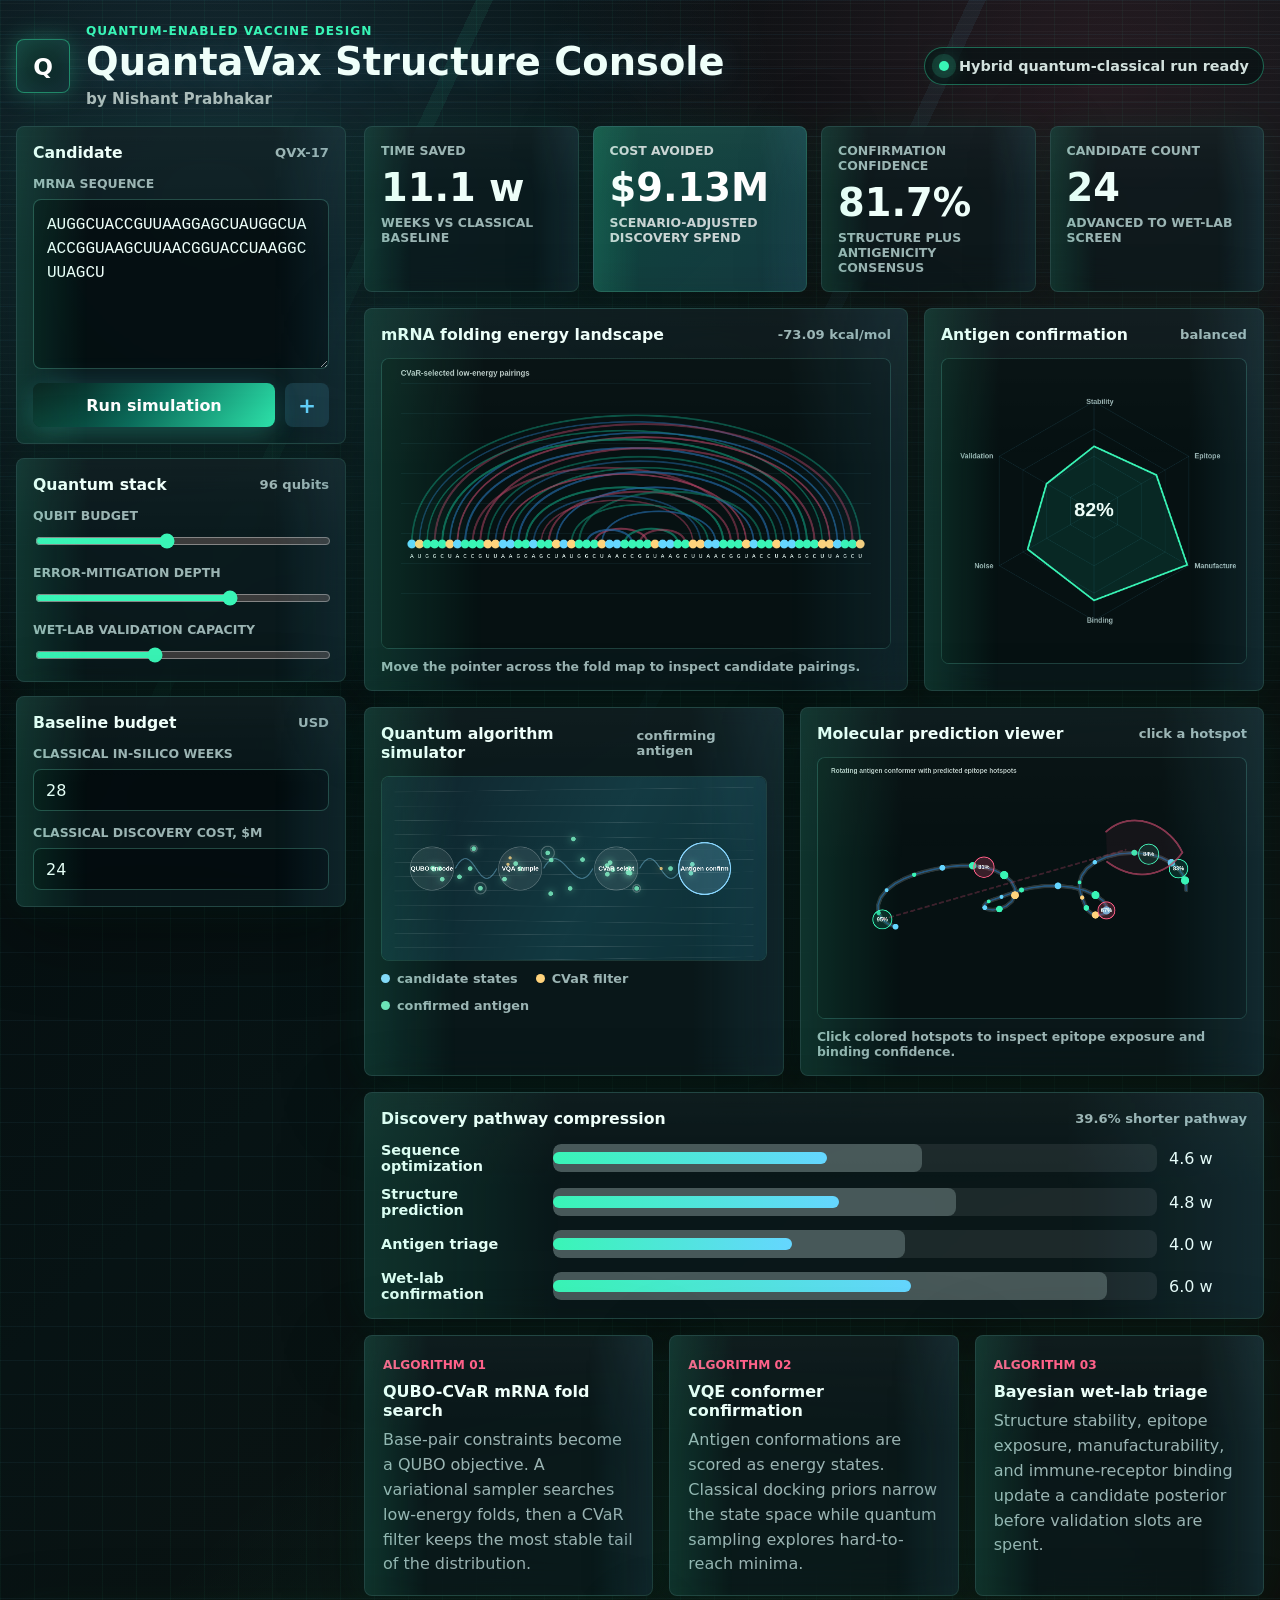
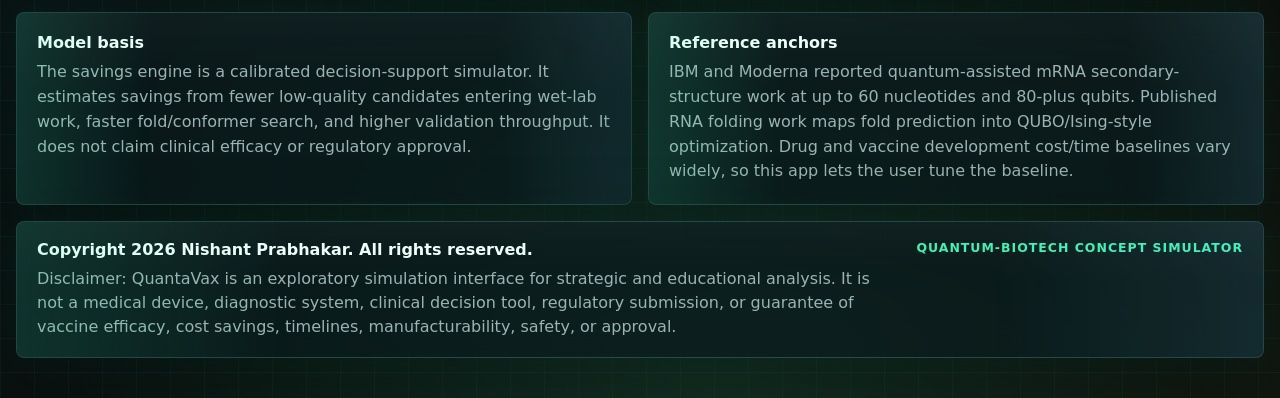
==== index.html @ b047ab58 "Publish QuantaVax app" ====
<!doctype html>
<html lang="en">
  <head>
    <meta charset="utf-8" />
    <meta name="viewport" content="width=device-width, initial-scale=1" />
    <title>QuantaVax | Quantum Vaccine Simulation</title>
    <link rel="stylesheet" href="./styles.css" />
  </head>
  <body>
    <main class="app-shell">
      <header class="topbar">
        <div class="brand">
          <div class="brand-mark" aria-hidden="true">Q</div>
          <div>
            <p class="eyebrow">Quantum-enabled vaccine design</p>
            <h1>QuantaVax Structure Console</h1>
            <p class="byline">by Nishant Prabhakar</p>
          </div>
        </div>
        <div class="status-strip" aria-label="simulation status">
          <span class="pulse-dot"></span>
          Hybrid quantum-classical run ready
        </div>
      </header>

      <section class="workspace-grid">
        <aside class="control-rail" aria-label="simulation controls">
          <div class="panel compact">
            <div class="panel-head">
              <h2>Candidate</h2>
              <span id="candidateTag">QVX-17</span>
            </div>
            <label class="field">
              <span>mRNA sequence</span>
              <textarea id="sequenceInput" spellcheck="false">AUGGCUACCGUUAAGGAGCUAUGGCUAACCGGUAAGCUUAACGGUACCUAAGGCUUAGCU</textarea>
            </label>
            <div class="button-row">
              <button id="runButton" class="primary-button" type="button">Run simulation</button>
              <button id="mutateButton" class="icon-button" type="button" aria-label="Generate variant" title="Generate variant">+</button>
            </div>
          </div>

          <div class="panel compact">
            <div class="panel-head">
              <h2>Quantum stack</h2>
              <span id="qubitReadout">96 qubits</span>
            </div>
            <label class="slider">
              <span>Qubit budget</span>
              <input id="qubits" type="range" min="48" max="156" value="96" step="12" />
            </label>
            <label class="slider">
              <span>Error-mitigation depth</span>
              <input id="mitigation" type="range" min="1" max="10" value="7" step="1" />
            </label>
            <label class="slider">
              <span>Wet-lab validation capacity</span>
              <input id="labCapacity" type="range" min="4" max="24" value="12" step="2" />
            </label>
          </div>

          <div class="panel compact">
            <div class="panel-head">
              <h2>Baseline budget</h2>
              <span>USD</span>
            </div>
            <label class="field small-field">
              <span>Classical in-silico weeks</span>
              <input id="baseWeeks" type="number" min="4" max="104" value="28" />
            </label>
            <label class="field small-field">
              <span>Classical discovery cost, $M</span>
              <input id="baseCost" type="number" min="1" max="250" value="24" step="0.5" />
            </label>
          </div>
        </aside>

        <section class="main-stage" aria-label="simulation outputs">
          <div class="metric-band">
            <article class="metric-card">
              <span>Time saved</span>
              <strong id="timeSaved">--</strong>
              <small id="timeContext">weeks vs classical baseline</small>
            </article>
            <article class="metric-card accent">
              <span>Cost avoided</span>
              <strong id="costSaved">--</strong>
              <small id="costContext">scenario-adjusted discovery spend</small>
            </article>
            <article class="metric-card">
              <span>Confirmation confidence</span>
              <strong id="confidence">--</strong>
              <small>structure plus antigenicity consensus</small>
            </article>
            <article class="metric-card">
              <span>Candidate count</span>
              <strong id="candidateCount">--</strong>
              <small>advanced to wet-lab screen</small>
            </article>
          </div>

          <div class="visual-grid">
            <article class="visual-panel folding-panel">
              <div class="panel-head">
                <h2>mRNA folding energy landscape</h2>
                <span id="energyReadout">0.00 kcal/mol</span>
              </div>
              <canvas id="foldCanvas" width="920" height="520" aria-label="RNA folding visualization"></canvas>
              <div class="canvas-hint" id="foldHint">Move the pointer across the fold map to inspect candidate pairings.</div>
            </article>

            <article class="visual-panel">
              <div class="panel-head">
                <h2>Antigen confirmation</h2>
                <span id="riskLabel">balanced</span>
              </div>
              <canvas id="radarCanvas" width="520" height="520" aria-label="antigen confirmation radar"></canvas>
            </article>
          </div>

          <div class="simulation-grid">
            <article class="visual-panel quantum-panel">
              <div class="panel-head">
                <h2>Quantum algorithm simulator</h2>
                <span id="quantumStage">sampling states</span>
              </div>
              <canvas id="quantumCanvas" width="920" height="440" aria-label="animated quantum algorithm flow"></canvas>
              <div class="algorithm-legend">
                <span><b class="dot sample"></b>candidate states</span>
                <span><b class="dot filter"></b>CVaR filter</span>
                <span><b class="dot confirm"></b>confirmed antigen</span>
              </div>
            </article>

            <article class="visual-panel molecule-panel">
              <div class="panel-head">
                <h2>Molecular prediction viewer</h2>
                <span id="hotspotReadout">click a hotspot</span>
              </div>
              <canvas id="moleculeCanvas" width="920" height="560" aria-label="interactive molecular prediction viewer"></canvas>
              <div class="canvas-hint">Click colored hotspots to inspect epitope exposure and binding confidence.</div>
            </article>
          </div>

          <section class="timeline-panel">
            <div class="panel-head">
              <h2>Discovery pathway compression</h2>
              <span id="compressionReadout">--</span>
            </div>
            <div class="timeline" id="timeline"></div>
          </section>

          <section class="algorithm-grid">
            <article class="algorithm-card">
              <span>Algorithm 01</span>
              <h3>QUBO-CVaR mRNA fold search</h3>
              <p>Base-pair constraints become a QUBO objective. A variational sampler searches low-energy folds, then a CVaR filter keeps the most stable tail of the distribution.</p>
            </article>
            <article class="algorithm-card">
              <span>Algorithm 02</span>
              <h3>VQE conformer confirmation</h3>
              <p>Antigen conformations are scored as energy states. Classical docking priors narrow the state space while quantum sampling explores hard-to-reach minima.</p>
            </article>
            <article class="algorithm-card">
              <span>Algorithm 03</span>
              <h3>Bayesian wet-lab triage</h3>
              <p>Structure stability, epitope exposure, manufacturability, and immune-receptor binding update a candidate posterior before validation slots are spent.</p>
            </article>
          </section>
        </section>
      </section>

      <section class="evidence-band">
        <article>
          <h2>Model basis</h2>
          <p>The savings engine is a calibrated decision-support simulator. It estimates savings from fewer low-quality candidates entering wet-lab work, faster fold/conformer search, and higher validation throughput. It does not claim clinical efficacy or regulatory approval.</p>
        </article>
        <article>
          <h2>Reference anchors</h2>
          <p>IBM and Moderna reported quantum-assisted mRNA secondary-structure work at up to 60 nucleotides and 80-plus qubits. Published RNA folding work maps fold prediction into QUBO/Ising-style optimization. Drug and vaccine development cost/time baselines vary widely, so this app lets the user tune the baseline.</p>
        </article>
      </section>

      <footer class="site-footer">
        <div>
          <strong>Copyright 2026 Nishant Prabhakar. All rights reserved.</strong>
          <p>Disclaimer: QuantaVax is an exploratory simulation interface for strategic and educational analysis. It is not a medical device, diagnostic system, clinical decision tool, regulatory submission, or guarantee of vaccine efficacy, cost savings, timelines, manufacturability, safety, or approval.</p>
        </div>
        <span>Quantum-biotech concept simulator</span>
      </footer>
    </main>

    <script src="./app.js"></script>
  </body>
</html>
---- styles.css ----
:root {
  color-scheme: dark;
  --ink: #effffa;
  --muted: #9bb4b3;
  --line: rgba(126, 242, 216, 0.22);
  --panel: rgba(10, 26, 28, 0.72);
  --green: #39f5b6;
  --blue: #65d6ff;
  --rose: #ff5e87;
  --amber: #ffd37c;
  --blue-soft: rgba(101, 214, 255, 0.14);
  --shadow: 0 24px 80px rgba(0, 0, 0, 0.42), 0 0 42px rgba(57, 245, 182, 0.08);
}

* {
  box-sizing: border-box;
}

html {
  min-height: 100%;
  background:
    linear-gradient(rgba(101, 214, 255, 0.05) 1px, transparent 1px),
    linear-gradient(90deg, rgba(57, 245, 182, 0.045) 1px, transparent 1px),
    radial-gradient(circle at 16% 10%, rgba(101, 214, 255, 0.18), transparent 28%),
    radial-gradient(circle at 86% 4%, rgba(255, 94, 135, 0.12), transparent 25%),
    radial-gradient(circle at 55% 100%, rgba(57, 245, 182, 0.14), transparent 32%),
    linear-gradient(135deg, #04090b 0%, #071314 42%, #11120d 100%);
  background-size: 34px 34px, 34px 34px, auto, auto, auto, auto;
}

body {
  min-height: 100%;
  margin: 0;
  color: var(--ink);
  font-family: Inter, ui-sans-serif, system-ui, -apple-system, BlinkMacSystemFont, "Segoe UI", sans-serif;
}

body::before {
  content: "";
  position: fixed;
  inset: 0;
  z-index: -1;
  pointer-events: none;
  background:
    linear-gradient(115deg, transparent 0 28%, rgba(57, 245, 182, 0.08) 28% 29%, transparent 29% 57%, rgba(101, 214, 255, 0.07) 57% 58%, transparent 58%),
    repeating-linear-gradient(0deg, rgba(255, 255, 255, 0.035) 0 1px, transparent 1px 7px);
  mask-image: linear-gradient(180deg, rgba(0, 0, 0, 0.92), rgba(0, 0, 0, 0.25));
}

button,
input,
textarea {
  font: inherit;
}

.app-shell {
  width: min(1680px, calc(100% - 32px));
  margin: 0 auto;
  padding: 24px 0 40px;
}

.topbar {
  display: flex;
  align-items: center;
  justify-content: space-between;
  gap: 24px;
  min-height: 78px;
}

.brand {
  display: flex;
  align-items: center;
  gap: 16px;
}

.brand-mark {
  display: grid;
  place-items: center;
  width: 54px;
  height: 54px;
  border: 1px solid rgba(57, 245, 182, 0.45);
  border-radius: 8px;
  background: linear-gradient(135deg, rgba(57, 245, 182, 0.18), rgba(101, 214, 255, 0.08)), #071314;
  color: #ffffff;
  font-size: 1.45rem;
  font-weight: 800;
  box-shadow: 0 0 24px rgba(57, 245, 182, 0.28), inset 0 0 24px rgba(101, 214, 255, 0.12);
}

.eyebrow {
  margin: 0 0 4px;
  color: var(--green);
  font-size: 0.76rem;
  font-weight: 800;
  letter-spacing: 0.08em;
  text-transform: uppercase;
}

h1,
h2,
h3,
p {
  margin-top: 0;
}

h1 {
  margin-bottom: 0;
  font-size: clamp(1.45rem, 3vw, 2.4rem);
  line-height: 1.05;
  text-shadow: 0 0 30px rgba(101, 214, 255, 0.2);
}

.byline {
  margin: 8px 0 0;
  color: rgba(239, 255, 250, 0.72);
  font-size: 0.95rem;
  font-weight: 750;
}

.status-strip {
  display: inline-flex;
  align-items: center;
  gap: 10px;
  min-height: 38px;
  padding: 0 14px;
  border: 1px solid rgba(57, 245, 182, 0.38);
  border-radius: 999px;
  background: rgba(7, 19, 20, 0.72);
  color: rgba(239, 255, 250, 0.88);
  font-size: 0.9rem;
  font-weight: 700;
}

.pulse-dot {
  width: 10px;
  height: 10px;
  border-radius: 999px;
  background: var(--green);
  box-shadow: 0 0 0 7px rgba(57, 245, 182, 0.14), 0 0 22px rgba(57, 245, 182, 0.8);
}

.workspace-grid {
  display: grid;
  grid-template-columns: 330px minmax(0, 1fr);
  gap: 18px;
  align-items: start;
  margin-top: 18px;
}

.control-rail {
  display: grid;
  gap: 14px;
  position: sticky;
  top: 16px;
}

.panel,
.visual-panel,
.timeline-panel,
.algorithm-card,
.metric-card,
.evidence-band article,
.site-footer {
  position: relative;
  overflow: hidden;
  border: 1px solid var(--line);
  border-radius: 8px;
  background: var(--panel);
  box-shadow: var(--shadow);
  backdrop-filter: blur(18px);
}

.panel::before,
.visual-panel::before,
.timeline-panel::before,
.algorithm-card::before,
.metric-card::before,
.evidence-band article::before,
.site-footer::before {
  content: "";
  position: absolute;
  inset: 0;
  pointer-events: none;
  background:
    linear-gradient(90deg, rgba(57, 245, 182, 0.24), transparent 22%, transparent 78%, rgba(101, 214, 255, 0.18)),
    linear-gradient(180deg, rgba(255, 255, 255, 0.055), transparent 42%);
  opacity: 0.55;
}

.panel.compact {
  padding: 16px;
}

.panel-head {
  display: flex;
  align-items: center;
  justify-content: space-between;
  gap: 12px;
  margin-bottom: 14px;
}

.panel-head h2 {
  margin: 0;
  font-size: 0.98rem;
}

.panel-head span {
  color: var(--muted);
  font-size: 0.82rem;
  font-weight: 800;
}

.field,
.slider {
  display: grid;
  gap: 8px;
  margin-top: 14px;
}

.field span,
.slider span {
  color: var(--muted);
  font-size: 0.78rem;
  font-weight: 800;
  text-transform: uppercase;
}

textarea,
input[type="number"] {
  width: 100%;
  border: 1px solid rgba(126, 242, 216, 0.26);
  border-radius: 8px;
  background: rgba(2, 9, 10, 0.62);
  color: var(--ink);
  outline: none;
}

textarea {
  min-height: 170px;
  padding: 13px;
  resize: vertical;
  font-family: "Cascadia Mono", Consolas, monospace;
  line-height: 1.5;
}

input[type="number"] {
  height: 42px;
  padding: 0 12px;
}

input[type="range"] {
  width: 100%;
  accent-color: var(--green);
}

.button-row {
  display: grid;
  grid-template-columns: 1fr 44px;
  gap: 10px;
  margin-top: 14px;
}

.primary-button,
.icon-button {
  border: 0;
  border-radius: 8px;
  cursor: pointer;
  font-weight: 850;
}

.primary-button {
  min-height: 44px;
  background: linear-gradient(135deg, #061112, #0c6f5d 48%, #2ee8ae);
  color: #ffffff;
  box-shadow: 0 14px 28px rgba(57, 245, 182, 0.18), 0 0 28px rgba(101, 214, 255, 0.12);
}

.icon-button {
  min-height: 44px;
  background: var(--blue-soft);
  color: var(--blue);
  font-size: 1.35rem;
}

.main-stage {
  display: grid;
  gap: 16px;
  min-width: 0;
}

.metric-band {
  display: grid;
  grid-template-columns: repeat(4, minmax(0, 1fr));
  gap: 14px;
}

.metric-card {
  min-height: 112px;
  padding: 16px;
}

.metric-card span,
.metric-card small {
  display: block;
  color: var(--muted);
  font-size: 0.78rem;
  font-weight: 800;
  text-transform: uppercase;
}

.metric-card strong {
  display: block;
  margin: 12px 0 8px;
  font-size: clamp(1.7rem, 3vw, 2.55rem);
  line-height: 0.95;
}

.metric-card.accent {
  background: linear-gradient(135deg, rgba(57, 245, 182, 0.2), rgba(101, 214, 255, 0.16)), rgba(6, 29, 31, 0.92);
  color: #ffffff;
}

.metric-card.accent span,
.metric-card.accent small {
  color: rgba(255, 255, 255, 0.78);
}

.visual-grid {
  display: grid;
  grid-template-columns: minmax(0, 1.4fr) minmax(340px, 0.8fr);
  gap: 16px;
}

.simulation-grid {
  display: grid;
  grid-template-columns: minmax(0, 0.95fr) minmax(0, 1.05fr);
  gap: 16px;
}

.visual-panel,
.timeline-panel {
  min-width: 0;
  padding: 16px;
}

canvas {
  display: block;
  width: 100%;
  border: 1px solid rgba(126, 242, 216, 0.18);
  border-radius: 8px;
  background: linear-gradient(180deg, rgba(10, 26, 28, 0.92), rgba(4, 13, 14, 0.9)), repeating-linear-gradient(90deg, rgba(57, 245, 182, 0.04) 0 1px, transparent 1px 42px);
}

.folding-panel canvas {
  aspect-ratio: 1.75 / 1;
}

#radarCanvas {
  aspect-ratio: 1 / 1;
}

#quantumCanvas {
  aspect-ratio: 2.09 / 1;
  background: linear-gradient(180deg, rgba(5, 15, 18, 0.98), rgba(7, 28, 31, 0.96)), repeating-linear-gradient(90deg, rgba(255, 255, 255, 0.045) 0 1px, transparent 1px 46px);
}

#moleculeCanvas {
  aspect-ratio: 1.64 / 1;
  cursor: crosshair;
  background: radial-gradient(circle at 50% 45%, rgba(57, 245, 182, 0.16), transparent 42%), linear-gradient(180deg, rgba(9, 28, 30, 0.94), rgba(3, 13, 14, 0.96));
}

.canvas-hint {
  margin-top: 10px;
  color: var(--muted);
  font-size: 0.78rem;
  font-weight: 750;
}

.algorithm-legend {
  display: flex;
  flex-wrap: wrap;
  gap: 12px 18px;
  margin-top: 10px;
  color: var(--muted);
  font-size: 0.8rem;
  font-weight: 800;
}

.dot {
  display: inline-block;
  width: 9px;
  height: 9px;
  margin-right: 7px;
  border-radius: 999px;
}

.dot.sample {
  background: #8bd7ff;
}

.dot.filter {
  background: #ffd37c;
}

.dot.confirm {
  background: #72e2b8;
}

.timeline {
  display: grid;
  gap: 12px;
}

.timeline-row {
  display: grid;
  grid-template-columns: 160px minmax(0, 1fr) 78px;
  gap: 12px;
  align-items: center;
}

.timeline-row strong {
  font-size: 0.9rem;
}

.bar-track {
  position: relative;
  height: 28px;
  overflow: hidden;
  border-radius: 8px;
  background: rgba(255, 255, 255, 0.08);
}

.bar-base,
.bar-quantum {
  position: absolute;
  top: 0;
  bottom: 0;
  left: 0;
  border-radius: 8px;
}

.bar-base {
  background: rgba(155, 180, 179, 0.34);
}

.bar-quantum {
  top: 8px;
  bottom: 8px;
  background: linear-gradient(90deg, var(--green), var(--blue));
}

.algorithm-grid {
  display: grid;
  grid-template-columns: repeat(3, minmax(0, 1fr));
  gap: 16px;
}

.algorithm-card {
  padding: 18px;
}

.algorithm-card span {
  color: var(--rose);
  font-size: 0.76rem;
  font-weight: 900;
  text-transform: uppercase;
}

.algorithm-card h3 {
  margin: 9px 0 8px;
  font-size: 1rem;
}

.algorithm-card p,
.evidence-band p {
  margin-bottom: 0;
  color: var(--muted);
  line-height: 1.55;
}

.evidence-band {
  display: grid;
  grid-template-columns: repeat(2, minmax(0, 1fr));
  gap: 16px;
  margin-top: 16px;
}

.evidence-band article {
  padding: 20px;
}

.evidence-band h2 {
  margin-bottom: 8px;
  font-size: 1rem;
}

.site-footer {
  display: flex;
  justify-content: space-between;
  gap: 24px;
  margin-top: 16px;
  padding: 18px 20px;
}

.site-footer strong {
  display: block;
  margin-bottom: 8px;
}

.site-footer p {
  max-width: 980px;
  margin-bottom: 0;
  color: var(--muted);
  line-height: 1.5;
}

.site-footer span {
  flex: 0 0 auto;
  color: var(--green);
  font-size: 0.78rem;
  font-weight: 900;
  letter-spacing: 0.08em;
  text-transform: uppercase;
}

@media (max-width: 1100px) {
  .workspace-grid,
  .visual-grid,
  .simulation-grid,
  .evidence-band {
    grid-template-columns: 1fr;
  }

  .control-rail {
    position: static;
    grid-template-columns: repeat(3, minmax(0, 1fr));
  }

  .metric-band,
  .algorithm-grid {
    grid-template-columns: repeat(2, minmax(0, 1fr));
  }
}

@media (max-width: 760px) {
  .app-shell {
    width: min(100% - 20px, 1680px);
    padding-top: 12px;
  }

  .topbar,
  .brand {
    align-items: flex-start;
  }

  .topbar {
    flex-direction: column;
  }

  .control-rail,
  .metric-band,
  .algorithm-grid {
    grid-template-columns: 1fr;
  }

  .timeline-row {
    grid-template-columns: 1fr;
  }

  .status-strip {
    width: 100%;
    justify-content: center;
  }

  .site-footer {
    flex-direction: column;
  }
}
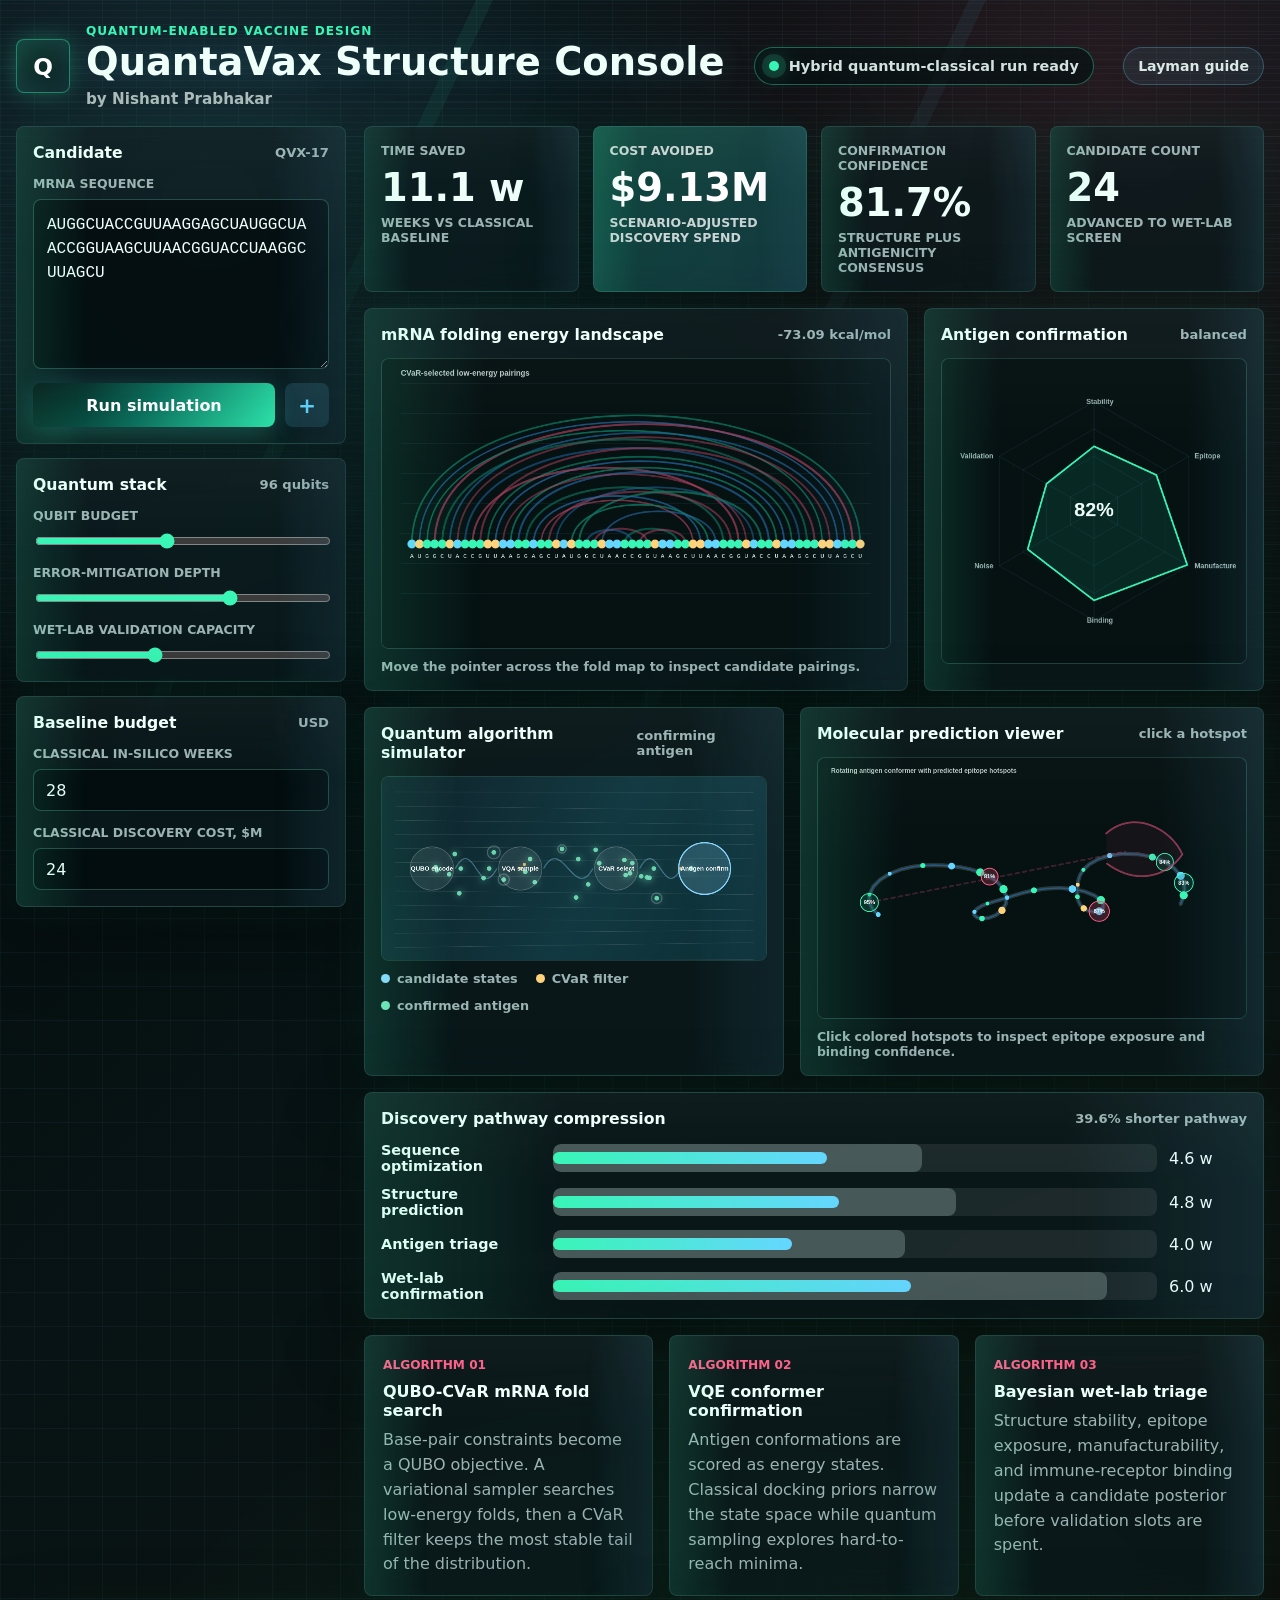
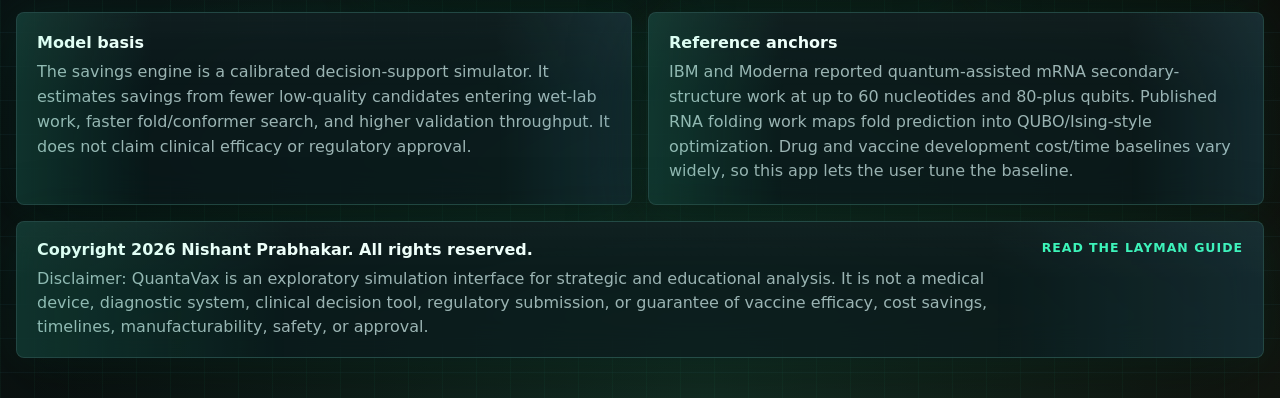
==== commit 17c26f69: "Publish layman guide" ====
--- a/index.html
+++ b/index.html
@@ -21,6 +21,9 @@
           <span class="pulse-dot"></span>
           Hybrid quantum-classical run ready
         </div>
+        <nav class="top-actions" aria-label="site navigation">
+          <a href="./learn.html">Layman guide</a>
+        </nav>
       </header>
 
       <section class="workspace-grid">
@@ -186,7 +189,7 @@
           <strong>Copyright 2026 Nishant Prabhakar. All rights reserved.</strong>
           <p>Disclaimer: QuantaVax is an exploratory simulation interface for strategic and educational analysis. It is not a medical device, diagnostic system, clinical decision tool, regulatory submission, or guarantee of vaccine efficacy, cost savings, timelines, manufacturability, safety, or approval.</p>
         </div>
-        <span>Quantum-biotech concept simulator</span>
+        <span><a href="./learn.html">Read the layman guide</a></span>
       </footer>
     </main>
 
--- a/styles.css
+++ b/styles.css
@@ -129,6 +129,31 @@
   color: rgba(239, 255, 250, 0.88);
   font-size: 0.9rem;
   font-weight: 700;
+}
+
+.top-actions {
+  display: inline-flex;
+  align-items: center;
+  gap: 10px;
+}
+
+.top-actions a,
+.site-footer a {
+  color: var(--green);
+  text-decoration: none;
+}
+
+.top-actions a {
+  display: inline-flex;
+  align-items: center;
+  min-height: 38px;
+  padding: 0 14px;
+  border: 1px solid rgba(101, 214, 255, 0.28);
+  border-radius: 999px;
+  background: rgba(101, 214, 255, 0.08);
+  color: rgba(239, 255, 250, 0.9);
+  font-size: 0.88rem;
+  font-weight: 850;
 }
 
 .pulse-dot {
@@ -524,11 +549,145 @@
   text-transform: uppercase;
 }
 
+.explain-shell {
+  max-width: 1320px;
+}
+
+.explain-hero,
+.process-panel,
+.explain-card,
+.signal-tile {
+  position: relative;
+  overflow: hidden;
+  border: 1px solid var(--line);
+  border-radius: 8px;
+  background: var(--panel);
+  box-shadow: var(--shadow);
+  backdrop-filter: blur(18px);
+}
+
+.explain-hero {
+  display: grid;
+  grid-template-columns: minmax(0, 1.45fr) minmax(280px, 0.55fr);
+  gap: 18px;
+  margin-top: 20px;
+  padding: clamp(22px, 4vw, 42px);
+}
+
+.explain-hero h2 {
+  max-width: 980px;
+  margin-bottom: 16px;
+  font-size: clamp(1.7rem, 4vw, 3.5rem);
+  line-height: 1.03;
+}
+
+.explain-hero p,
+.explain-card p,
+.process-steps p,
+.readout-list p,
+.signal-tile p {
+  color: var(--muted);
+  line-height: 1.65;
+}
+
+.section-kicker {
+  display: inline-block;
+  margin-bottom: 12px;
+  color: var(--green);
+  font-size: 0.78rem;
+  font-weight: 950;
+  letter-spacing: 0.08em;
+  text-transform: uppercase;
+}
+
+.signal-tile {
+  align-self: stretch;
+  padding: 22px;
+  background: linear-gradient(135deg, rgba(57, 245, 182, 0.14), rgba(101, 214, 255, 0.08)), rgba(6, 29, 31, 0.92);
+}
+
+.signal-tile span {
+  display: block;
+  color: var(--muted);
+  font-size: 0.78rem;
+  font-weight: 900;
+  text-transform: uppercase;
+}
+
+.signal-tile strong {
+  display: block;
+  margin: 18px 0 12px;
+  font-size: clamp(1.8rem, 3vw, 2.8rem);
+  line-height: 0.95;
+}
+
+.explain-grid {
+  display: grid;
+  grid-template-columns: repeat(2, minmax(0, 1fr));
+  gap: 16px;
+  margin-top: 16px;
+}
+
+.explain-grid.three {
+  grid-template-columns: repeat(3, minmax(0, 1fr));
+}
+
+.explain-card,
+.process-panel {
+  padding: 22px;
+}
+
+.explain-card h2 {
+  margin-bottom: 10px;
+  font-size: 1.25rem;
+}
+
+.process-panel {
+  margin-top: 16px;
+}
+
+.process-steps {
+  display: grid;
+  grid-template-columns: repeat(5, minmax(0, 1fr));
+  gap: 12px;
+}
+
+.process-steps article {
+  min-height: 180px;
+  padding: 16px;
+  border: 1px solid rgba(126, 242, 216, 0.16);
+  border-radius: 8px;
+  background: rgba(2, 9, 10, 0.28);
+}
+
+.process-steps strong,
+.readout-list strong {
+  color: var(--ink);
+}
+
+.readout-list {
+  display: grid;
+  gap: 12px;
+}
+
+.readout-list p {
+  margin: 0;
+  padding: 14px 16px;
+  border-left: 3px solid var(--green);
+  background: rgba(2, 9, 10, 0.28);
+}
+
+.caution {
+  border-color: rgba(255, 211, 124, 0.28);
+}
+
 @media (max-width: 1100px) {
   .workspace-grid,
   .visual-grid,
   .simulation-grid,
-  .evidence-band {
+  .evidence-band,
+  .explain-hero,
+  .explain-grid.three {
     grid-template-columns: 1fr;
   }
 
@@ -538,7 +697,8 @@
   }
 
   .metric-band,
-  .algorithm-grid {
+  .algorithm-grid,
+  .process-steps {
     grid-template-columns: repeat(2, minmax(0, 1fr));
   }
 }
@@ -573,7 +733,21 @@
     justify-content: center;
   }
 
+  .top-actions {
+    width: 100%;
+  }
+
+  .top-actions a {
+    width: 100%;
+    justify-content: center;
+  }
+
   .site-footer {
     flex-direction: column;
   }
-}
+
+  .explain-grid,
+  .process-steps {
+    grid-template-columns: 1fr;
+  }
+}
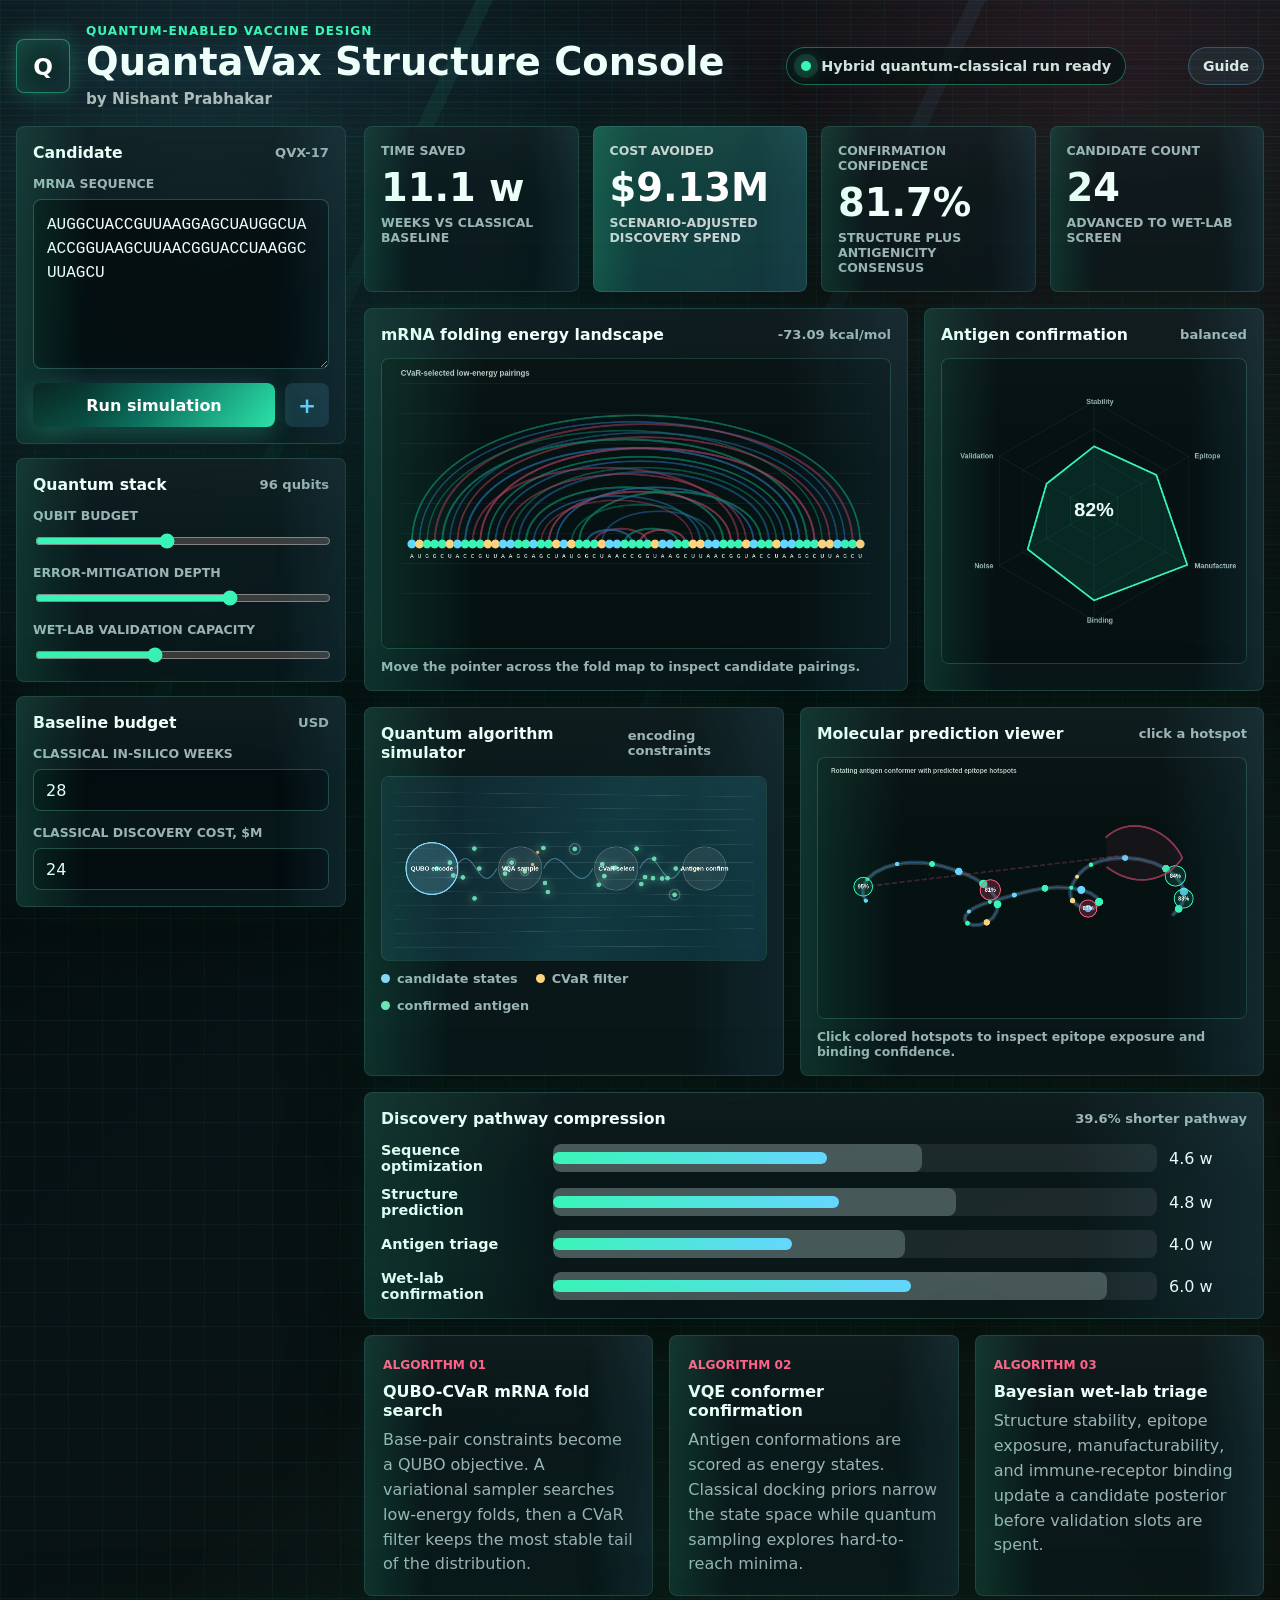
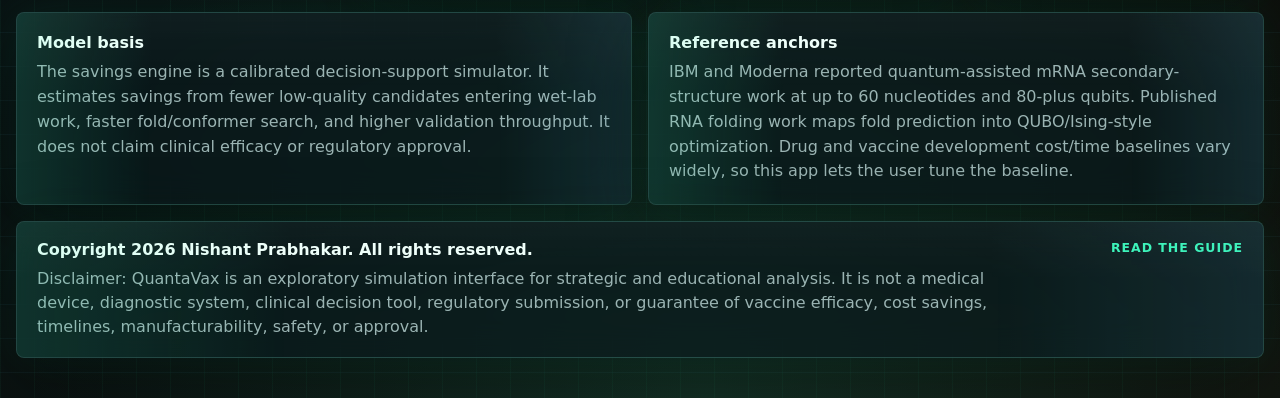
==== commit 3f971285: "Publish redesigned guide" ====
--- a/index.html
+++ b/index.html
@@ -22,7 +22,7 @@
           Hybrid quantum-classical run ready
         </div>
         <nav class="top-actions" aria-label="site navigation">
-          <a href="./learn.html">Layman guide</a>
+          <a href="./learn.html">Guide</a>
         </nav>
       </header>
 
@@ -189,7 +189,7 @@
           <strong>Copyright 2026 Nishant Prabhakar. All rights reserved.</strong>
           <p>Disclaimer: QuantaVax is an exploratory simulation interface for strategic and educational analysis. It is not a medical device, diagnostic system, clinical decision tool, regulatory submission, or guarantee of vaccine efficacy, cost savings, timelines, manufacturability, safety, or approval.</p>
         </div>
-        <span><a href="./learn.html">Read the layman guide</a></span>
+        <span><a href="./learn.html">Read the guide</a></span>
       </footer>
     </main>
 
--- a/styles.css
+++ b/styles.css
@@ -553,10 +553,16 @@
   max-width: 1320px;
 }
 
-.explain-hero,
-.process-panel,
-.explain-card,
-.signal-tile {
+.guide-hero,
+.guide-flow article,
+.interactive-guide,
+.deep-section,
+.detail-card,
+.algorithm-explainer,
+.algorithm-lanes article,
+.accordion-panel,
+.research-panel,
+.guide-summary {
   position: relative;
   overflow: hidden;
   border: 1px solid var(--line);
@@ -566,26 +572,30 @@
   backdrop-filter: blur(18px);
 }
 
-.explain-hero {
-  display: grid;
-  grid-template-columns: minmax(0, 1.45fr) minmax(280px, 0.55fr);
+.guide-hero {
+  display: grid;
+  grid-template-columns: minmax(0, 1.35fr) minmax(280px, 0.65fr);
   gap: 18px;
   margin-top: 20px;
   padding: clamp(22px, 4vw, 42px);
 }
 
-.explain-hero h2 {
+.guide-hero h2 {
   max-width: 980px;
   margin-bottom: 16px;
   font-size: clamp(1.7rem, 4vw, 3.5rem);
   line-height: 1.03;
 }
 
-.explain-hero p,
-.explain-card p,
-.process-steps p,
-.readout-list p,
-.signal-tile p {
+.guide-copy p,
+.guide-flow p,
+.detail-card p,
+.algorithm-lanes p,
+.accordion-panel p,
+.research-panel p,
+.research-panel li,
+.guide-summary p,
+.concept-display p {
   color: var(--muted);
   line-height: 1.65;
 }
@@ -600,13 +610,13 @@
   text-transform: uppercase;
 }
 
-.signal-tile {
+.guide-summary {
   align-self: stretch;
   padding: 22px;
   background: linear-gradient(135deg, rgba(57, 245, 182, 0.14), rgba(101, 214, 255, 0.08)), rgba(6, 29, 31, 0.92);
 }
 
-.signal-tile span {
+.guide-summary span {
   display: block;
   color: var(--muted);
   font-size: 0.78rem;
@@ -614,71 +624,194 @@
   text-transform: uppercase;
 }
 
-.signal-tile strong {
+.guide-summary strong {
   display: block;
   margin: 18px 0 12px;
   font-size: clamp(1.8rem, 3vw, 2.8rem);
   line-height: 0.95;
 }
 
-.explain-grid {
+.guide-flow {
+  display: grid;
+  grid-template-columns: repeat(5, minmax(0, 1fr));
+  gap: 16px;
+  margin-top: 16px;
+}
+
+.guide-flow article {
+  min-height: 190px;
+  padding: 18px;
+}
+
+.guide-flow span,
+.algorithm-lanes span {
+  color: var(--green);
+  font-size: 0.78rem;
+  font-weight: 950;
+  letter-spacing: 0.08em;
+  text-transform: uppercase;
+}
+
+.guide-flow strong {
+  display: block;
+  margin: 16px 0 8px;
+  font-size: 1.1rem;
+}
+
+.interactive-guide,
+.algorithm-explainer,
+.accordion-panel,
+.research-panel,
+.deep-section {
+  margin-top: 16px;
+  padding: 22px;
+}
+
+.concept-layout {
+  display: grid;
+  grid-template-columns: 280px minmax(0, 1fr);
+  gap: 16px;
+}
+
+.concept-controls {
+  display: grid;
+  gap: 10px;
+}
+
+.concept-button {
+  min-height: 54px;
+  border: 1px solid rgba(126, 242, 216, 0.18);
+  border-radius: 8px;
+  background: rgba(2, 9, 10, 0.38);
+  color: var(--ink);
+  cursor: pointer;
+  font-weight: 850;
+  text-align: left;
+  padding: 0 14px;
+}
+
+.concept-button.active {
+  border-color: rgba(57, 245, 182, 0.56);
+  background: linear-gradient(135deg, rgba(57, 245, 182, 0.2), rgba(101, 214, 255, 0.1));
+  box-shadow: 0 0 26px rgba(57, 245, 182, 0.14);
+}
+
+.concept-display {
+  border: 1px solid rgba(126, 242, 216, 0.16);
+  border-radius: 8px;
+  background:
+    radial-gradient(circle at 90% 10%, rgba(101, 214, 255, 0.12), transparent 32%),
+    rgba(2, 9, 10, 0.28);
+  padding: clamp(18px, 3vw, 30px);
+}
+
+.concept-display h2 {
+  max-width: 780px;
+  margin-bottom: 12px;
+  font-size: clamp(1.45rem, 3vw, 2.6rem);
+  line-height: 1.08;
+}
+
+.concept-meter {
+  height: 10px;
+  margin: 22px 0 14px;
+  overflow: hidden;
+  border-radius: 999px;
+  background: rgba(255, 255, 255, 0.1);
+}
+
+.concept-meter span {
+  display: block;
+  width: 0;
+  height: 100%;
+  border-radius: inherit;
+  background: linear-gradient(90deg, var(--green), var(--blue), var(--amber));
+  transition: width 260ms ease;
+}
+
+.concept-note {
+  margin-bottom: 0;
+  font-size: 0.92rem;
+}
+
+.section-intro {
+  max-width: 880px;
+  margin-bottom: 18px;
+}
+
+.section-intro h2 {
+  font-size: clamp(1.55rem, 3vw, 2.65rem);
+  line-height: 1.07;
+}
+
+.detail-grid {
   display: grid;
   grid-template-columns: repeat(2, minmax(0, 1fr));
   gap: 16px;
-  margin-top: 16px;
-}
-
-.explain-grid.three {
-  grid-template-columns: repeat(3, minmax(0, 1fr));
-}
-
-.explain-card,
-.process-panel {
-  padding: 22px;
-}
-
-.explain-card h2 {
+}
+
+.detail-card {
+  padding: 20px;
+  background: rgba(2, 9, 10, 0.32);
+}
+
+.detail-card h3,
+.algorithm-lanes h3 {
   margin-bottom: 10px;
-  font-size: 1.25rem;
-}
-
-.process-panel {
-  margin-top: 16px;
-}
-
-.process-steps {
-  display: grid;
-  grid-template-columns: repeat(5, minmax(0, 1fr));
+  font-size: 1.18rem;
+}
+
+.algorithm-lanes {
+  display: grid;
+  grid-template-columns: repeat(4, minmax(0, 1fr));
   gap: 12px;
 }
 
-.process-steps article {
-  min-height: 180px;
-  padding: 16px;
-  border: 1px solid rgba(126, 242, 216, 0.16);
-  border-radius: 8px;
-  background: rgba(2, 9, 10, 0.28);
-}
-
-.process-steps strong,
-.readout-list strong {
+.algorithm-lanes article {
+  padding: 18px;
+  background: rgba(2, 9, 10, 0.32);
+}
+
+.accordion-panel details {
+  border-top: 1px solid rgba(126, 242, 216, 0.14);
+  padding: 16px 0;
+}
+
+.accordion-panel details:first-of-type {
+  border-top: 0;
+}
+
+.accordion-panel summary {
+  cursor: pointer;
   color: var(--ink);
-}
-
-.readout-list {
+  font-weight: 900;
+}
+
+.accordion-panel p {
+  margin: 12px 0 0;
+}
+
+.research-panel {
+  display: grid;
+  grid-template-columns: minmax(260px, 0.45fr) minmax(0, 0.55fr);
+  gap: 20px;
+}
+
+.research-panel h2 {
+  font-size: clamp(1.45rem, 3vw, 2.4rem);
+  line-height: 1.08;
+}
+
+.research-panel ul {
   display: grid;
   gap: 12px;
-}
-
-.readout-list p {
   margin: 0;
-  padding: 14px 16px;
-  border-left: 3px solid var(--green);
-  background: rgba(2, 9, 10, 0.28);
-}
-
-.caution {
-  border-color: rgba(255, 211, 124, 0.28);
+  padding-left: 20px;
+}
+
+.research-panel a {
+  color: var(--green);
+  text-decoration: none;
 }
 
 @media (max-width: 1100px) {
@@ -686,8 +819,11 @@
   .visual-grid,
   .simulation-grid,
   .evidence-band,
-  .explain-hero,
-  .explain-grid.three {
+  .guide-hero,
+  .guide-flow,
+  .concept-layout,
+  .research-panel,
+  .algorithm-lanes {
     grid-template-columns: 1fr;
   }
 
@@ -698,7 +834,7 @@
 
   .metric-band,
   .algorithm-grid,
-  .process-steps {
+  .detail-grid {
     grid-template-columns: repeat(2, minmax(0, 1fr));
   }
 }
@@ -746,8 +882,9 @@
     flex-direction: column;
   }
 
-  .explain-grid,
-  .process-steps {
+  .guide-flow,
+  .detail-grid,
+  .algorithm-lanes {
     grid-template-columns: 1fr;
   }
 }
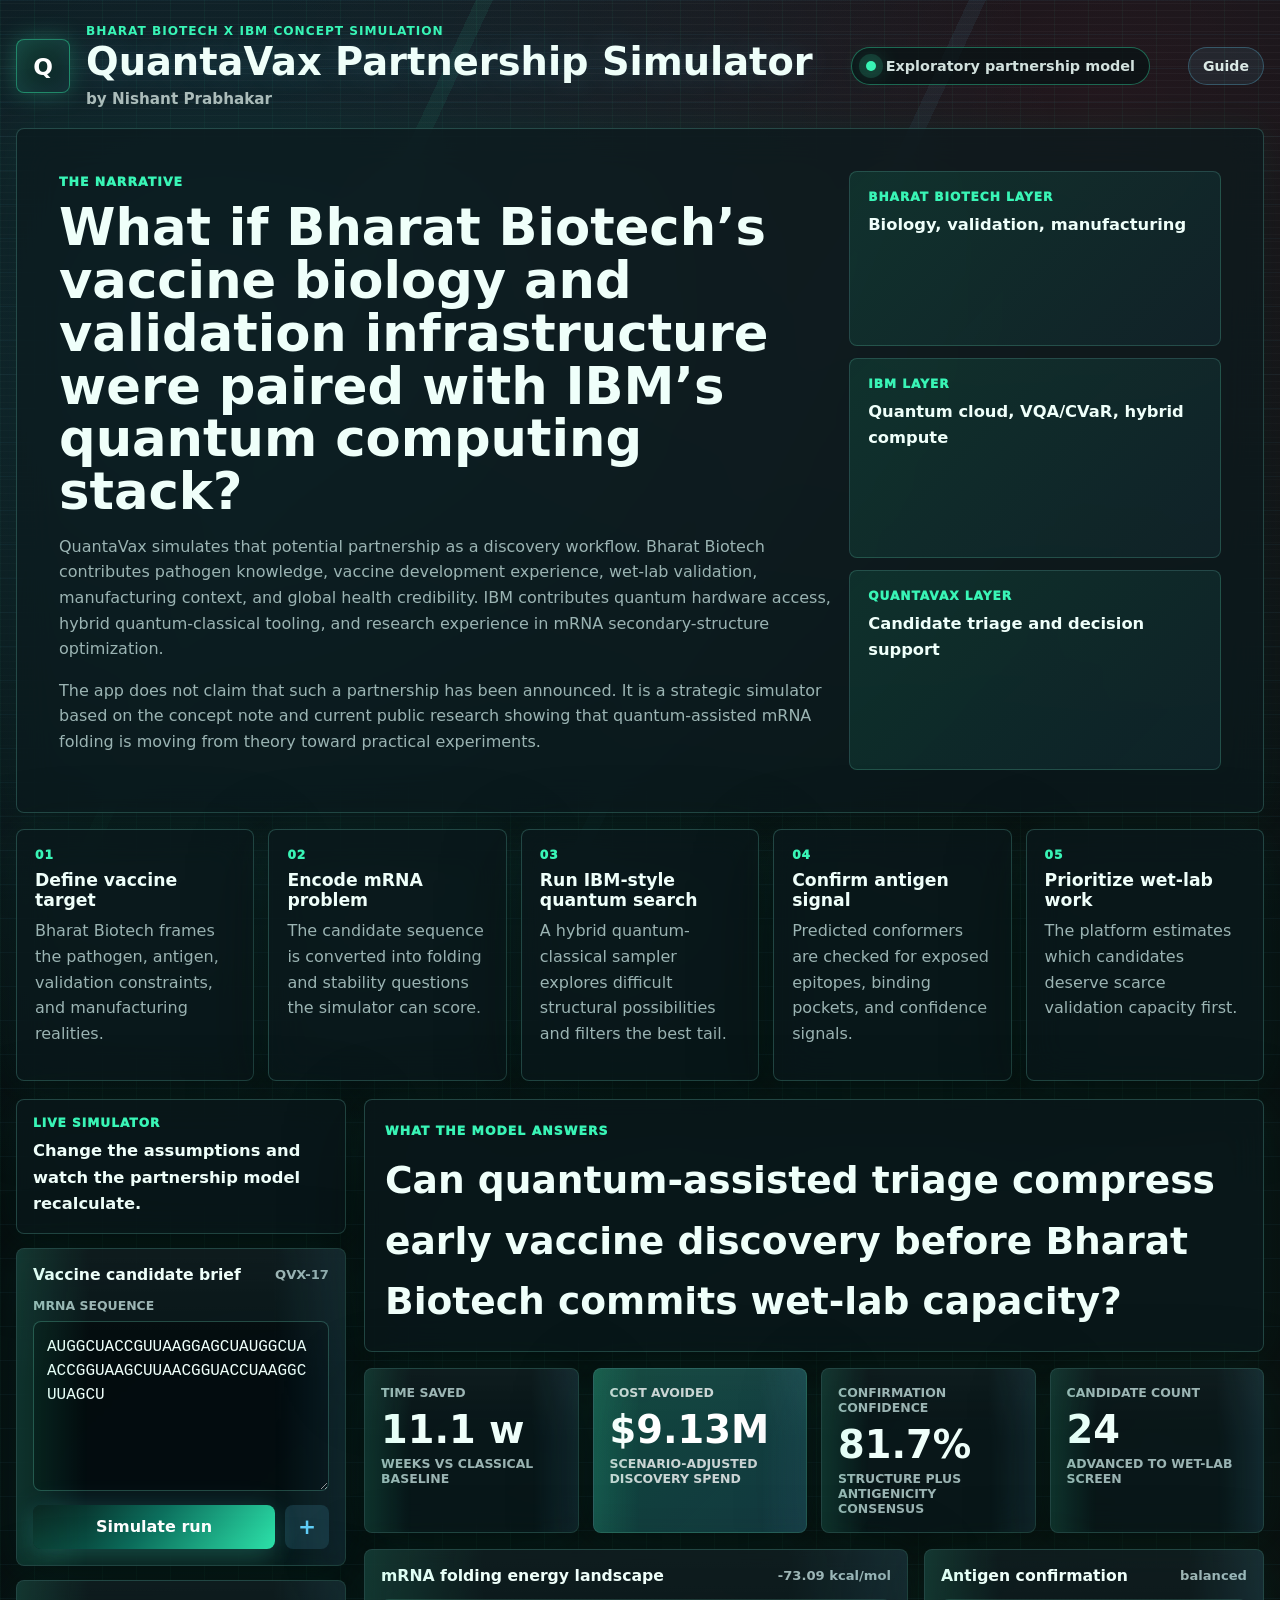
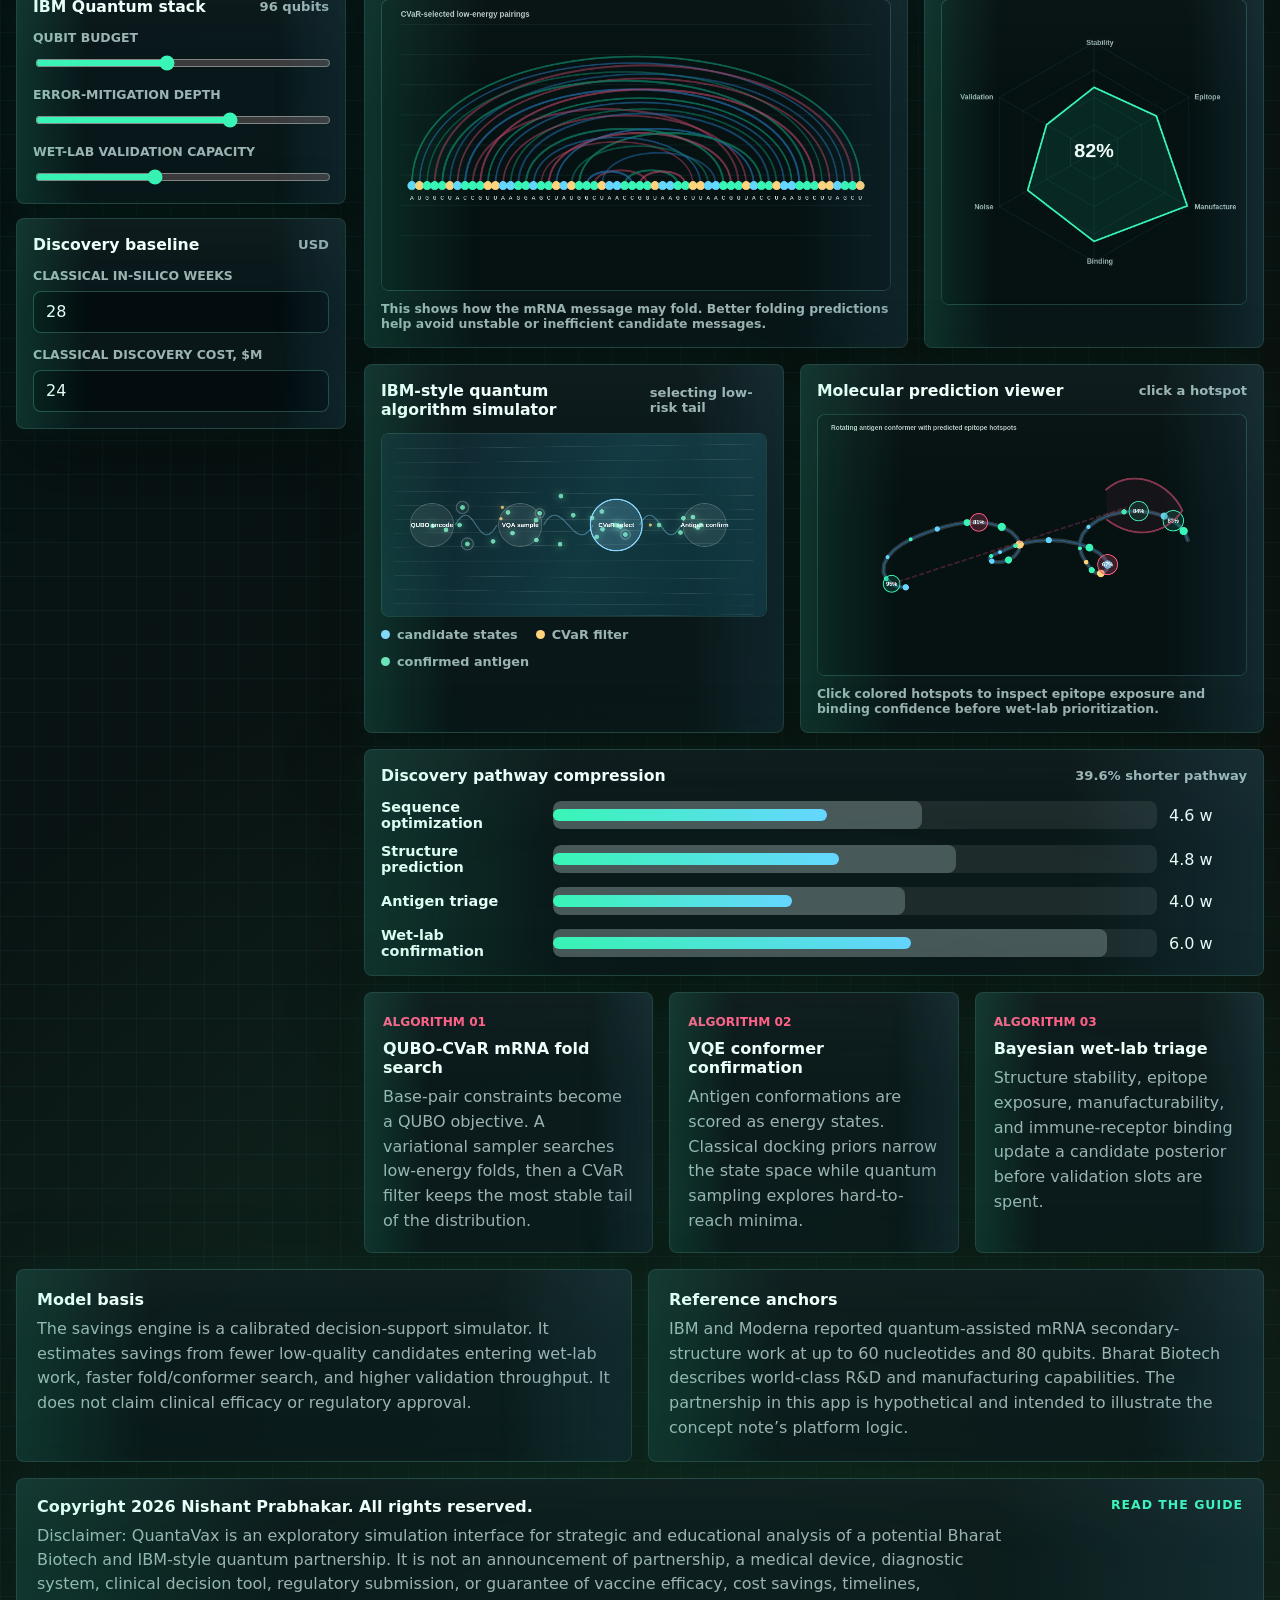
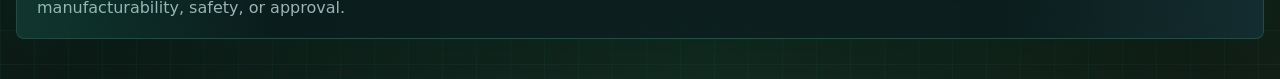
==== commit 3f60085d: "Publish partnership narrative redesign" ====
--- a/index.html
+++ b/index.html
@@ -3,7 +3,7 @@
   <head>
     <meta charset="utf-8" />
     <meta name="viewport" content="width=device-width, initial-scale=1" />
-    <title>QuantaVax | Quantum Vaccine Simulation</title>
+    <title>QuantaVax | Partnership Simulation</title>
     <link rel="stylesheet" href="./styles.css" />
   </head>
   <body>
@@ -12,25 +12,80 @@
         <div class="brand">
           <div class="brand-mark" aria-hidden="true">Q</div>
           <div>
-            <p class="eyebrow">Quantum-enabled vaccine design</p>
-            <h1>QuantaVax Structure Console</h1>
+            <p class="eyebrow">Bharat Biotech x IBM concept simulation</p>
+            <h1>QuantaVax Partnership Simulator</h1>
             <p class="byline">by Nishant Prabhakar</p>
           </div>
         </div>
         <div class="status-strip" aria-label="simulation status">
           <span class="pulse-dot"></span>
-          Hybrid quantum-classical run ready
+          Exploratory partnership model
         </div>
         <nav class="top-actions" aria-label="site navigation">
           <a href="./learn.html">Guide</a>
         </nav>
       </header>
 
+      <section class="partnership-hero">
+        <div class="partnership-copy">
+          <span class="section-kicker">The narrative</span>
+          <h2>What if Bharat Biotech’s vaccine biology and validation infrastructure were paired with IBM’s quantum computing stack?</h2>
+          <p>QuantaVax simulates that potential partnership as a discovery workflow. Bharat Biotech contributes pathogen knowledge, vaccine development experience, wet-lab validation, manufacturing context, and global health credibility. IBM contributes quantum hardware access, hybrid quantum-classical tooling, and research experience in mRNA secondary-structure optimization.</p>
+          <p>The app does not claim that such a partnership has been announced. It is a strategic simulator based on the concept note and current public research showing that quantum-assisted mRNA folding is moving from theory toward practical experiments.</p>
+        </div>
+        <aside class="partnership-stack">
+          <article>
+            <span>Bharat Biotech layer</span>
+            <strong>Biology, validation, manufacturing</strong>
+          </article>
+          <article>
+            <span>IBM layer</span>
+            <strong>Quantum cloud, VQA/CVaR, hybrid compute</strong>
+          </article>
+          <article>
+            <span>QuantaVax layer</span>
+            <strong>Candidate triage and decision support</strong>
+          </article>
+        </aside>
+      </section>
+
+      <section class="narrative-flow" aria-label="partnership workflow">
+        <article>
+          <span>01</span>
+          <strong>Define vaccine target</strong>
+          <p>Bharat Biotech frames the pathogen, antigen, validation constraints, and manufacturing realities.</p>
+        </article>
+        <article>
+          <span>02</span>
+          <strong>Encode mRNA problem</strong>
+          <p>The candidate sequence is converted into folding and stability questions the simulator can score.</p>
+        </article>
+        <article>
+          <span>03</span>
+          <strong>Run IBM-style quantum search</strong>
+          <p>A hybrid quantum-classical sampler explores difficult structural possibilities and filters the best tail.</p>
+        </article>
+        <article>
+          <span>04</span>
+          <strong>Confirm antigen signal</strong>
+          <p>Predicted conformers are checked for exposed epitopes, binding pockets, and confidence signals.</p>
+        </article>
+        <article>
+          <span>05</span>
+          <strong>Prioritize wet-lab work</strong>
+          <p>The platform estimates which candidates deserve scarce validation capacity first.</p>
+        </article>
+      </section>
+
       <section class="workspace-grid">
         <aside class="control-rail" aria-label="simulation controls">
+          <div class="rail-intro">
+            <span>Live simulator</span>
+            <strong>Change the assumptions and watch the partnership model recalculate.</strong>
+          </div>
           <div class="panel compact">
             <div class="panel-head">
-              <h2>Candidate</h2>
+              <h2>Vaccine candidate brief</h2>
               <span id="candidateTag">QVX-17</span>
             </div>
             <label class="field">
@@ -38,14 +93,14 @@
               <textarea id="sequenceInput" spellcheck="false">AUGGCUACCGUUAAGGAGCUAUGGCUAACCGGUAAGCUUAACGGUACCUAAGGCUUAGCU</textarea>
             </label>
             <div class="button-row">
-              <button id="runButton" class="primary-button" type="button">Run simulation</button>
+              <button id="runButton" class="primary-button" type="button">Simulate run</button>
               <button id="mutateButton" class="icon-button" type="button" aria-label="Generate variant" title="Generate variant">+</button>
             </div>
           </div>
 
           <div class="panel compact">
             <div class="panel-head">
-              <h2>Quantum stack</h2>
+              <h2>IBM Quantum stack</h2>
               <span id="qubitReadout">96 qubits</span>
             </div>
             <label class="slider">
@@ -64,7 +119,7 @@
 
           <div class="panel compact">
             <div class="panel-head">
-              <h2>Baseline budget</h2>
+              <h2>Discovery baseline</h2>
               <span>USD</span>
             </div>
             <label class="field small-field">
@@ -79,6 +134,10 @@
         </aside>
 
         <section class="main-stage" aria-label="simulation outputs">
+          <div class="stage-intro">
+            <span class="section-kicker">What the model answers</span>
+            <h2>Can quantum-assisted triage compress early vaccine discovery before Bharat Biotech commits wet-lab capacity?</h2>
+          </div>
           <div class="metric-band">
             <article class="metric-card">
               <span>Time saved</span>
@@ -109,7 +168,7 @@
                 <span id="energyReadout">0.00 kcal/mol</span>
               </div>
               <canvas id="foldCanvas" width="920" height="520" aria-label="RNA folding visualization"></canvas>
-              <div class="canvas-hint" id="foldHint">Move the pointer across the fold map to inspect candidate pairings.</div>
+              <div class="canvas-hint" id="foldHint">This shows how the mRNA message may fold. Better folding predictions help avoid unstable or inefficient candidate messages.</div>
             </article>
 
             <article class="visual-panel">
@@ -124,7 +183,7 @@
           <div class="simulation-grid">
             <article class="visual-panel quantum-panel">
               <div class="panel-head">
-                <h2>Quantum algorithm simulator</h2>
+                <h2>IBM-style quantum algorithm simulator</h2>
                 <span id="quantumStage">sampling states</span>
               </div>
               <canvas id="quantumCanvas" width="920" height="440" aria-label="animated quantum algorithm flow"></canvas>
@@ -141,7 +200,7 @@
                 <span id="hotspotReadout">click a hotspot</span>
               </div>
               <canvas id="moleculeCanvas" width="920" height="560" aria-label="interactive molecular prediction viewer"></canvas>
-              <div class="canvas-hint">Click colored hotspots to inspect epitope exposure and binding confidence.</div>
+              <div class="canvas-hint">Click colored hotspots to inspect epitope exposure and binding confidence before wet-lab prioritization.</div>
             </article>
           </div>
 
@@ -180,14 +239,14 @@
         </article>
         <article>
           <h2>Reference anchors</h2>
-          <p>IBM and Moderna reported quantum-assisted mRNA secondary-structure work at up to 60 nucleotides and 80-plus qubits. Published RNA folding work maps fold prediction into QUBO/Ising-style optimization. Drug and vaccine development cost/time baselines vary widely, so this app lets the user tune the baseline.</p>
+          <p>IBM and Moderna reported quantum-assisted mRNA secondary-structure work at up to 60 nucleotides and 80 qubits. Bharat Biotech describes world-class R&D and manufacturing capabilities. The partnership in this app is hypothetical and intended to illustrate the concept note’s platform logic.</p>
         </article>
       </section>
 
       <footer class="site-footer">
         <div>
           <strong>Copyright 2026 Nishant Prabhakar. All rights reserved.</strong>
-          <p>Disclaimer: QuantaVax is an exploratory simulation interface for strategic and educational analysis. It is not a medical device, diagnostic system, clinical decision tool, regulatory submission, or guarantee of vaccine efficacy, cost savings, timelines, manufacturability, safety, or approval.</p>
+          <p>Disclaimer: QuantaVax is an exploratory simulation interface for strategic and educational analysis of a potential Bharat Biotech and IBM-style quantum partnership. It is not an announcement of partnership, a medical device, diagnostic system, clinical decision tool, regulatory submission, or guarantee of vaccine efficacy, cost savings, timelines, manufacturability, safety, or approval.</p>
         </div>
         <span><a href="./learn.html">Read the guide</a></span>
       </footer>
--- a/styles.css
+++ b/styles.css
@@ -554,6 +554,10 @@
 }
 
 .guide-hero,
+.partnership-hero,
+.narrative-flow article,
+.rail-intro,
+.stage-intro,
 .guide-flow article,
 .interactive-guide,
 .deep-section,
@@ -572,6 +576,97 @@
   backdrop-filter: blur(18px);
 }
 
+.partnership-hero {
+  display: grid;
+  grid-template-columns: minmax(0, 1.35fr) minmax(300px, 0.65fr);
+  gap: 18px;
+  margin-top: 20px;
+  padding: clamp(22px, 4vw, 42px);
+}
+
+.partnership-copy h2,
+.stage-intro h2 {
+  max-width: 980px;
+  margin-bottom: 16px;
+  font-size: clamp(1.7rem, 4vw, 3.5rem);
+  line-height: 1.03;
+}
+
+.partnership-copy p,
+.narrative-flow p,
+.rail-intro strong,
+.stage-intro h2,
+.partnership-stack strong {
+  line-height: 1.6;
+}
+
+.partnership-copy p,
+.narrative-flow p {
+  color: var(--muted);
+}
+
+.partnership-stack {
+  display: grid;
+  gap: 12px;
+}
+
+.partnership-stack article {
+  padding: 18px;
+  border: 1px solid rgba(126, 242, 216, 0.18);
+  border-radius: 8px;
+  background: linear-gradient(135deg, rgba(57, 245, 182, 0.13), rgba(101, 214, 255, 0.08)), rgba(2, 9, 10, 0.3);
+}
+
+.partnership-stack span,
+.narrative-flow span,
+.rail-intro span {
+  display: block;
+  margin-bottom: 8px;
+  color: var(--green);
+  font-size: 0.76rem;
+  font-weight: 950;
+  letter-spacing: 0.08em;
+  text-transform: uppercase;
+}
+
+.partnership-stack strong,
+.rail-intro strong {
+  display: block;
+  color: var(--ink);
+  font-size: 1.02rem;
+}
+
+.narrative-flow {
+  display: grid;
+  grid-template-columns: repeat(5, minmax(0, 1fr));
+  gap: 14px;
+  margin-top: 16px;
+}
+
+.narrative-flow article {
+  min-height: 190px;
+  padding: 18px;
+}
+
+.narrative-flow strong {
+  display: block;
+  margin-bottom: 8px;
+  font-size: 1.08rem;
+}
+
+.rail-intro {
+  padding: 16px;
+}
+
+.stage-intro {
+  padding: 20px;
+}
+
+.stage-intro h2 {
+  margin-bottom: 0;
+  font-size: clamp(1.35rem, 3vw, 2.35rem);
+}
+
 .guide-hero {
   display: grid;
   grid-template-columns: minmax(0, 1.35fr) minmax(280px, 0.65fr);
@@ -819,6 +914,8 @@
   .visual-grid,
   .simulation-grid,
   .evidence-band,
+  .partnership-hero,
+  .narrative-flow,
   .guide-hero,
   .guide-flow,
   .concept-layout,
@@ -883,6 +980,7 @@
   }
 
   .guide-flow,
+  .narrative-flow,
   .detail-grid,
   .algorithm-lanes {
     grid-template-columns: 1fr;
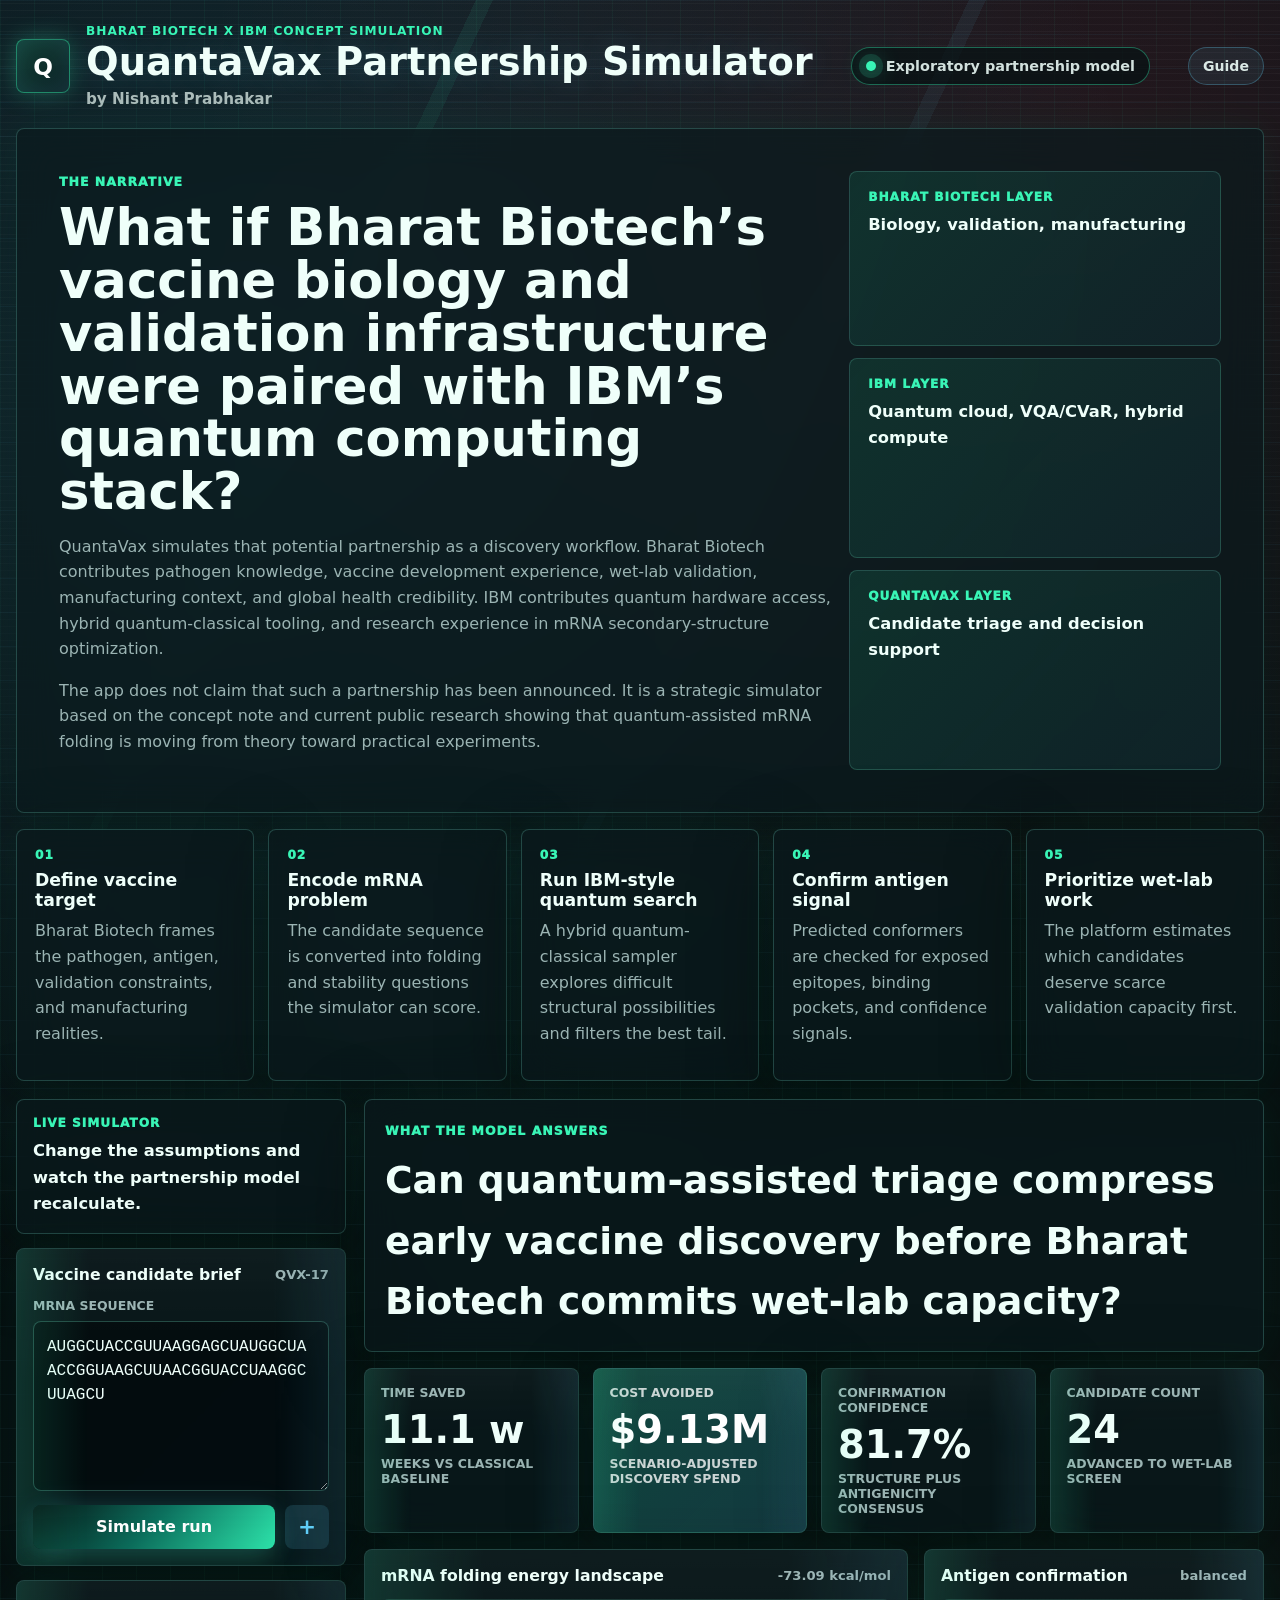
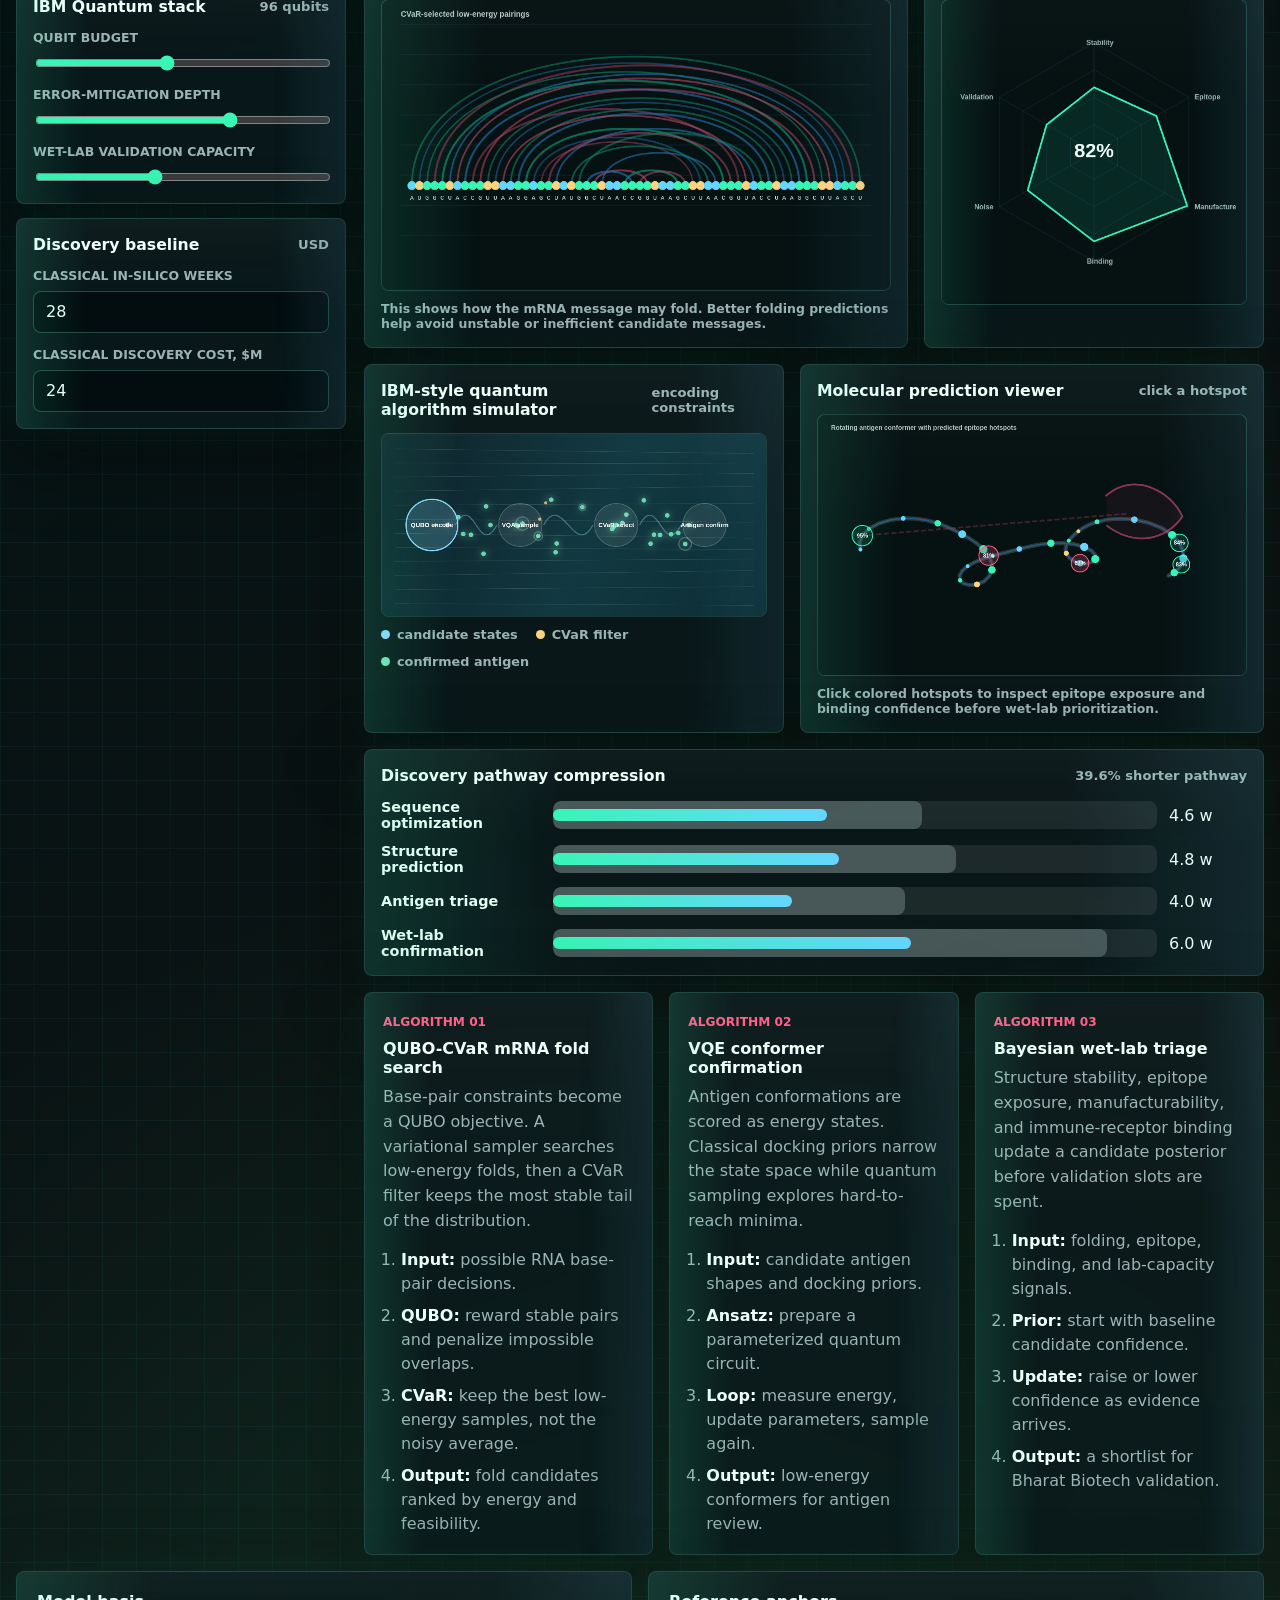
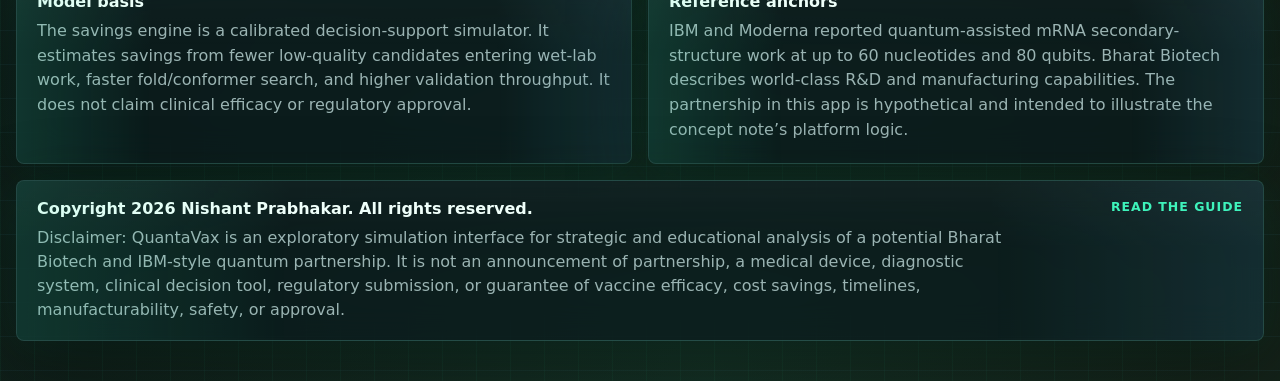
==== commit 3ea495bf: "Publish quantum algorithm mechanics" ====
--- a/index.html
+++ b/index.html
@@ -217,16 +217,34 @@
               <span>Algorithm 01</span>
               <h3>QUBO-CVaR mRNA fold search</h3>
               <p>Base-pair constraints become a QUBO objective. A variational sampler searches low-energy folds, then a CVaR filter keeps the most stable tail of the distribution.</p>
+              <ol class="algorithm-steps">
+                <li><b>Input:</b> possible RNA base-pair decisions.</li>
+                <li><b>QUBO:</b> reward stable pairs and penalize impossible overlaps.</li>
+                <li><b>CVaR:</b> keep the best low-energy samples, not the noisy average.</li>
+                <li><b>Output:</b> fold candidates ranked by energy and feasibility.</li>
+              </ol>
             </article>
             <article class="algorithm-card">
               <span>Algorithm 02</span>
               <h3>VQE conformer confirmation</h3>
               <p>Antigen conformations are scored as energy states. Classical docking priors narrow the state space while quantum sampling explores hard-to-reach minima.</p>
+              <ol class="algorithm-steps">
+                <li><b>Input:</b> candidate antigen shapes and docking priors.</li>
+                <li><b>Ansatz:</b> prepare a parameterized quantum circuit.</li>
+                <li><b>Loop:</b> measure energy, update parameters, sample again.</li>
+                <li><b>Output:</b> low-energy conformers for antigen review.</li>
+              </ol>
             </article>
             <article class="algorithm-card">
               <span>Algorithm 03</span>
               <h3>Bayesian wet-lab triage</h3>
               <p>Structure stability, epitope exposure, manufacturability, and immune-receptor binding update a candidate posterior before validation slots are spent.</p>
+              <ol class="algorithm-steps">
+                <li><b>Input:</b> folding, epitope, binding, and lab-capacity signals.</li>
+                <li><b>Prior:</b> start with baseline candidate confidence.</li>
+                <li><b>Update:</b> raise or lower confidence as evidence arrives.</li>
+                <li><b>Output:</b> a shortlist for Bharat Biotech validation.</li>
+              </ol>
             </article>
           </section>
         </section>
--- a/styles.css
+++ b/styles.css
@@ -502,6 +502,19 @@
   margin-bottom: 0;
   color: var(--muted);
   line-height: 1.55;
+}
+
+.algorithm-steps {
+  display: grid;
+  gap: 8px;
+  margin: 14px 0 0;
+  padding-left: 18px;
+  color: var(--muted);
+  line-height: 1.5;
+}
+
+.algorithm-steps b {
+  color: var(--ink);
 }
 
 .evidence-band {
@@ -755,6 +768,7 @@
 
 .interactive-guide,
 .algorithm-explainer,
+.mechanics-panel,
 .accordion-panel,
 .research-panel,
 .deep-section {
@@ -865,6 +879,70 @@
 .algorithm-lanes article {
   padding: 18px;
   background: rgba(2, 9, 10, 0.32);
+}
+
+.mechanics-panel {
+  margin-top: 16px;
+  padding: 22px;
+}
+
+.mechanic-card {
+  display: grid;
+  grid-template-columns: minmax(240px, 0.32fr) minmax(0, 0.68fr);
+  gap: 18px;
+  padding: 20px 0;
+  border-top: 1px solid rgba(126, 242, 216, 0.14);
+}
+
+.mechanic-card:first-of-type {
+  border-top: 0;
+  padding-top: 0;
+}
+
+.mechanic-card:last-of-type {
+  padding-bottom: 0;
+}
+
+.mechanic-title span {
+  display: inline-block;
+  margin-bottom: 10px;
+  color: var(--rose);
+  font-size: 0.78rem;
+  font-weight: 950;
+  letter-spacing: 0.08em;
+  text-transform: uppercase;
+}
+
+.mechanic-title h3 {
+  font-size: clamp(1.2rem, 2vw, 1.8rem);
+  line-height: 1.08;
+}
+
+.mechanic-title p,
+.mechanic-flow p {
+  color: var(--muted);
+  line-height: 1.6;
+}
+
+.mechanic-flow {
+  display: grid;
+  gap: 12px;
+}
+
+.mechanic-flow div {
+  padding: 16px;
+  border: 1px solid rgba(126, 242, 216, 0.14);
+  border-radius: 8px;
+  background: rgba(2, 9, 10, 0.32);
+}
+
+.mechanic-flow strong {
+  display: block;
+  margin-bottom: 6px;
+}
+
+.mechanic-flow p {
+  margin-bottom: 0;
 }
 
 .accordion-panel details {
@@ -920,6 +998,7 @@
   .guide-flow,
   .concept-layout,
   .research-panel,
+  .mechanic-card,
   .algorithm-lanes {
     grid-template-columns: 1fr;
   }
@@ -982,6 +1061,7 @@
   .guide-flow,
   .narrative-flow,
   .detail-grid,
+  .mechanic-card,
   .algorithm-lanes {
     grid-template-columns: 1fr;
   }
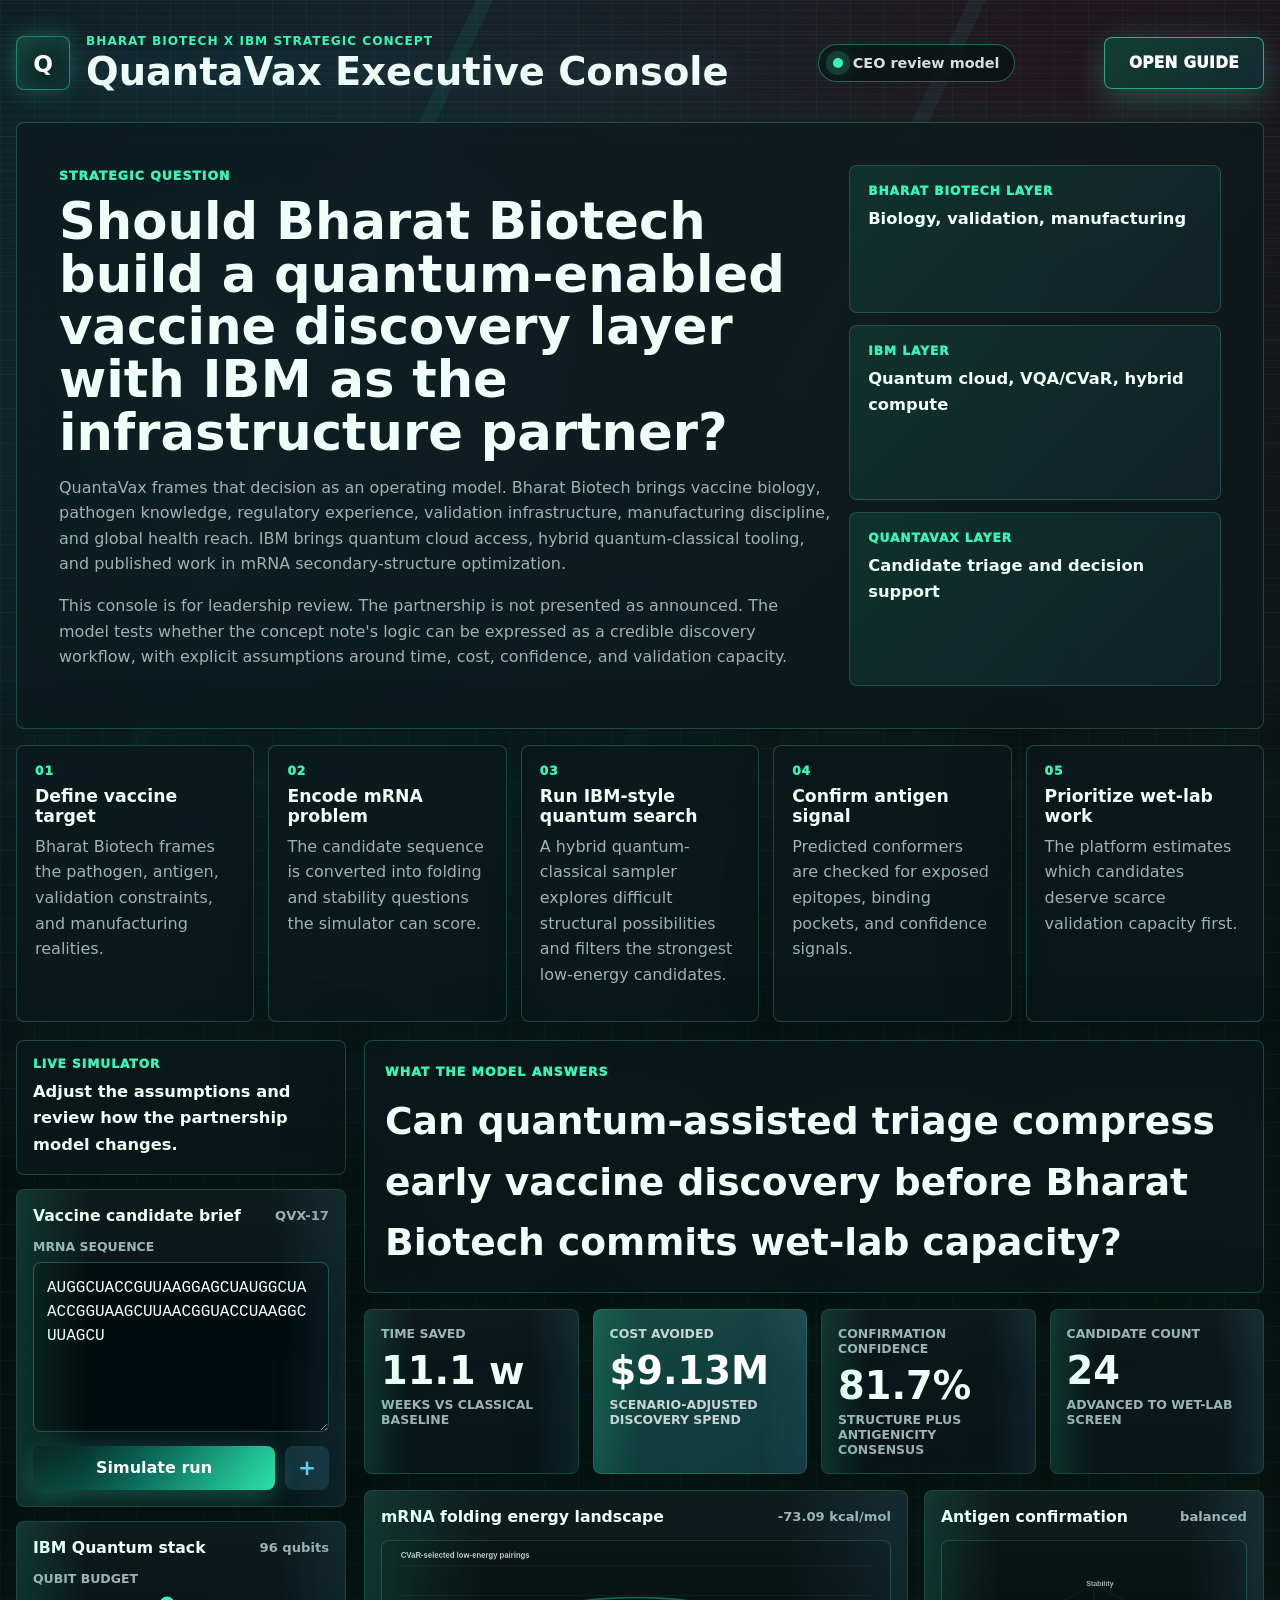
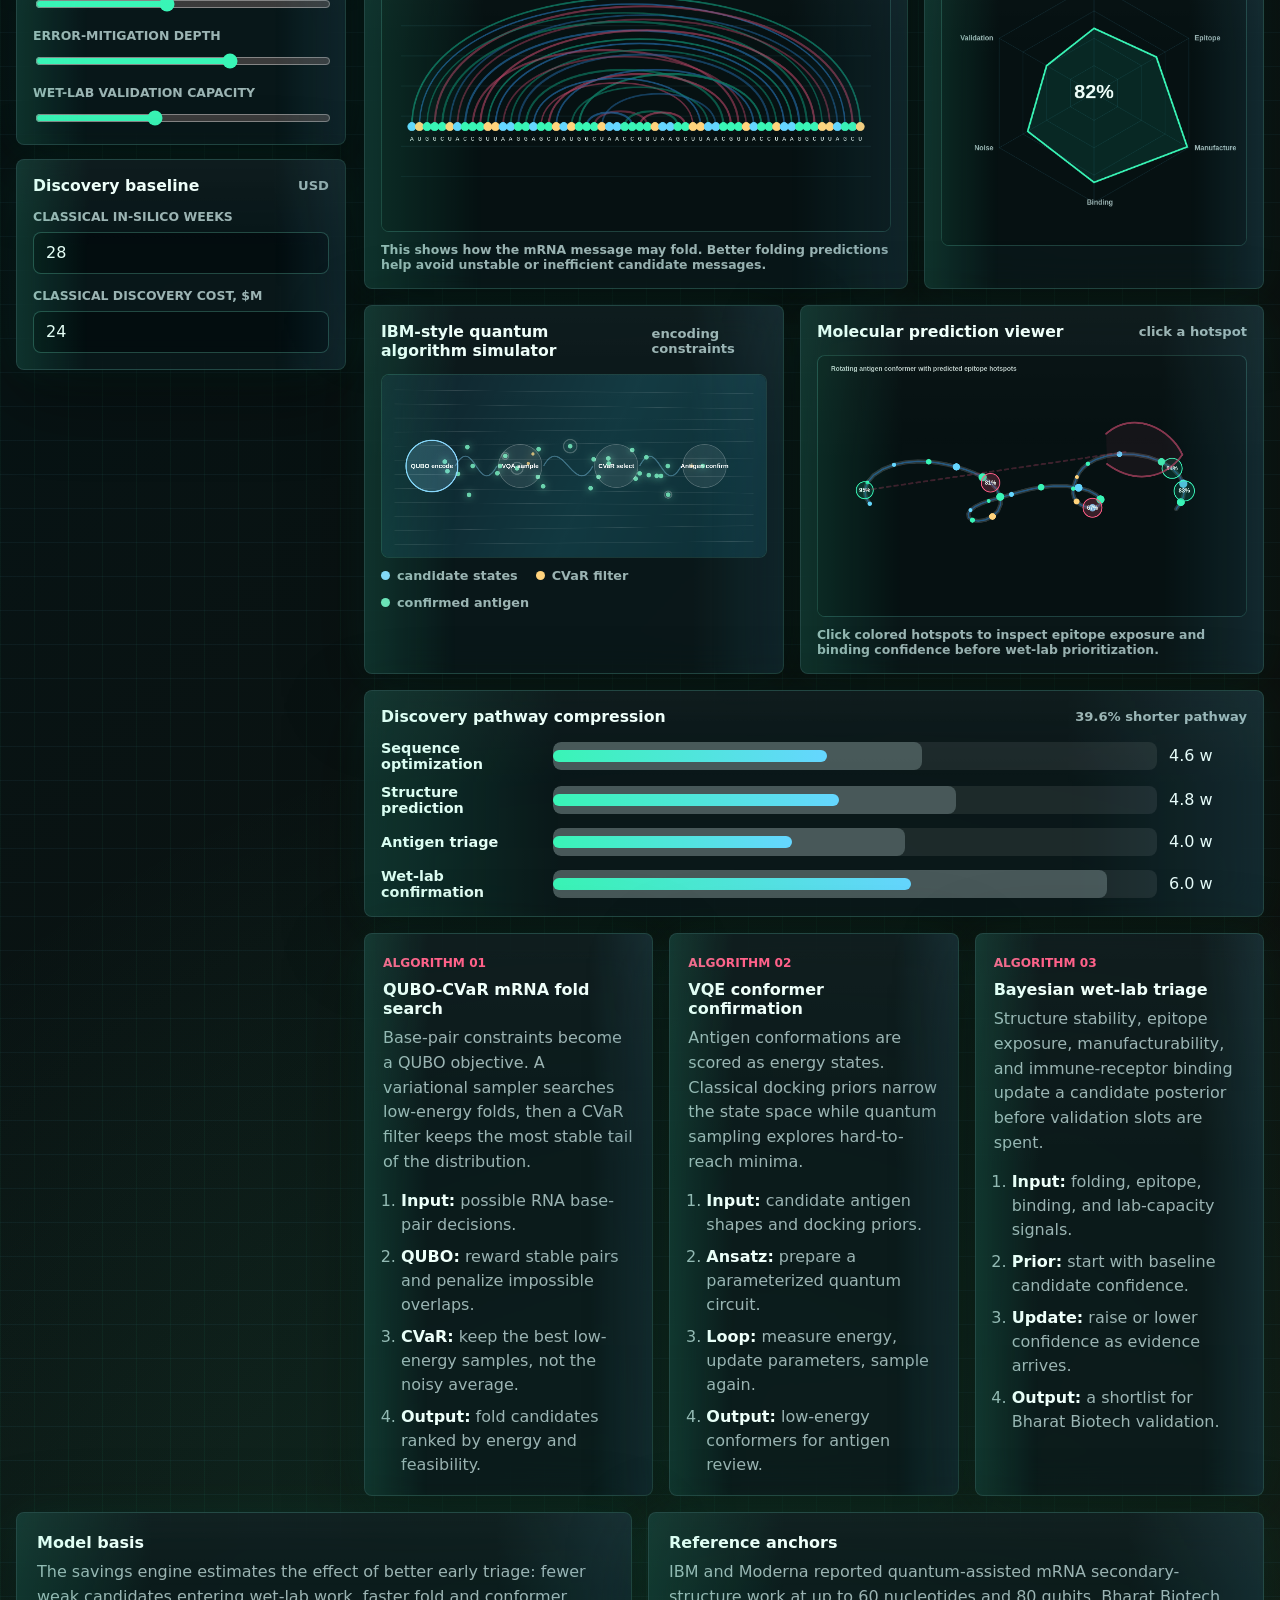
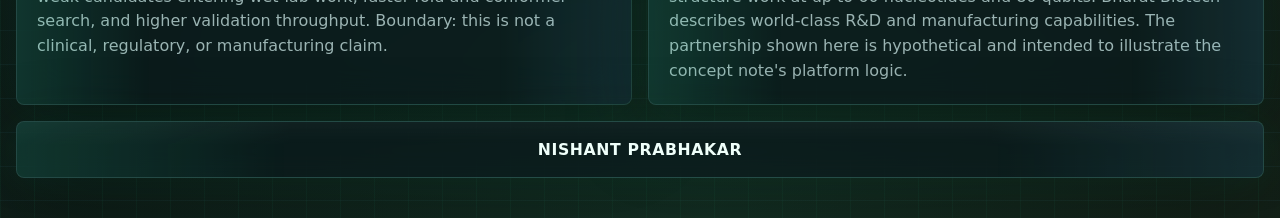
==== commit 2f824e4c: "Publish executive console messaging" ====
--- a/index.html
+++ b/index.html
@@ -12,26 +12,25 @@
         <div class="brand">
           <div class="brand-mark" aria-hidden="true">Q</div>
           <div>
-            <p class="eyebrow">Bharat Biotech x IBM concept simulation</p>
-            <h1>QuantaVax Partnership Simulator</h1>
-            <p class="byline">by Nishant Prabhakar</p>
+            <p class="eyebrow">Bharat Biotech x IBM strategic concept</p>
+            <h1>QuantaVax Executive Console</h1>
           </div>
         </div>
         <div class="status-strip" aria-label="simulation status">
           <span class="pulse-dot"></span>
-          Exploratory partnership model
+          CEO review model
         </div>
         <nav class="top-actions" aria-label="site navigation">
-          <a href="./learn.html">Guide</a>
+          <a href="./learn.html">Open Guide</a>
         </nav>
       </header>
 
       <section class="partnership-hero">
         <div class="partnership-copy">
-          <span class="section-kicker">The narrative</span>
-          <h2>What if Bharat Biotech’s vaccine biology and validation infrastructure were paired with IBM’s quantum computing stack?</h2>
-          <p>QuantaVax simulates that potential partnership as a discovery workflow. Bharat Biotech contributes pathogen knowledge, vaccine development experience, wet-lab validation, manufacturing context, and global health credibility. IBM contributes quantum hardware access, hybrid quantum-classical tooling, and research experience in mRNA secondary-structure optimization.</p>
-          <p>The app does not claim that such a partnership has been announced. It is a strategic simulator based on the concept note and current public research showing that quantum-assisted mRNA folding is moving from theory toward practical experiments.</p>
+          <span class="section-kicker">Strategic question</span>
+          <h2>Should Bharat Biotech build a quantum-enabled vaccine discovery layer with IBM as the infrastructure partner?</h2>
+          <p>QuantaVax frames that decision as an operating model. Bharat Biotech brings vaccine biology, pathogen knowledge, regulatory experience, validation infrastructure, manufacturing discipline, and global health reach. IBM brings quantum cloud access, hybrid quantum-classical tooling, and published work in mRNA secondary-structure optimization.</p>
+          <p>This console is for leadership review. The partnership is not presented as announced. The model tests whether the concept note's logic can be expressed as a credible discovery workflow, with explicit assumptions around time, cost, confidence, and validation capacity.</p>
         </div>
         <aside class="partnership-stack">
           <article>
@@ -63,7 +62,7 @@
         <article>
           <span>03</span>
           <strong>Run IBM-style quantum search</strong>
-          <p>A hybrid quantum-classical sampler explores difficult structural possibilities and filters the best tail.</p>
+          <p>A hybrid quantum-classical sampler explores difficult structural possibilities and filters the strongest low-energy candidates.</p>
         </article>
         <article>
           <span>04</span>
@@ -81,7 +80,7 @@
         <aside class="control-rail" aria-label="simulation controls">
           <div class="rail-intro">
             <span>Live simulator</span>
-            <strong>Change the assumptions and watch the partnership model recalculate.</strong>
+            <strong>Adjust the assumptions and review how the partnership model changes.</strong>
           </div>
           <div class="panel compact">
             <div class="panel-head">
@@ -253,20 +252,16 @@
       <section class="evidence-band">
         <article>
           <h2>Model basis</h2>
-          <p>The savings engine is a calibrated decision-support simulator. It estimates savings from fewer low-quality candidates entering wet-lab work, faster fold/conformer search, and higher validation throughput. It does not claim clinical efficacy or regulatory approval.</p>
+          <p>The savings engine estimates the effect of better early triage: fewer weak candidates entering wet-lab work, faster fold and conformer search, and higher validation throughput. Boundary: this is not a clinical, regulatory, or manufacturing claim.</p>
         </article>
         <article>
           <h2>Reference anchors</h2>
-          <p>IBM and Moderna reported quantum-assisted mRNA secondary-structure work at up to 60 nucleotides and 80 qubits. Bharat Biotech describes world-class R&D and manufacturing capabilities. The partnership in this app is hypothetical and intended to illustrate the concept note’s platform logic.</p>
-        </article>
-      </section>
-
-      <footer class="site-footer">
-        <div>
-          <strong>Copyright 2026 Nishant Prabhakar. All rights reserved.</strong>
-          <p>Disclaimer: QuantaVax is an exploratory simulation interface for strategic and educational analysis of a potential Bharat Biotech and IBM-style quantum partnership. It is not an announcement of partnership, a medical device, diagnostic system, clinical decision tool, regulatory submission, or guarantee of vaccine efficacy, cost savings, timelines, manufacturability, safety, or approval.</p>
-        </div>
-        <span><a href="./learn.html">Read the guide</a></span>
+          <p>IBM and Moderna reported quantum-assisted mRNA secondary-structure work at up to 60 nucleotides and 80 qubits. Bharat Biotech describes world-class R&D and manufacturing capabilities. The partnership shown here is hypothetical and intended to illustrate the concept note's platform logic.</p>
+        </article>
+      </section>
+
+      <footer class="site-footer attribution-footer">
+        <strong>Nishant Prabhakar</strong>
       </footer>
     </main>
 
--- a/styles.css
+++ b/styles.css
@@ -146,14 +146,23 @@
 .top-actions a {
   display: inline-flex;
   align-items: center;
-  min-height: 38px;
-  padding: 0 14px;
-  border: 1px solid rgba(101, 214, 255, 0.28);
-  border-radius: 999px;
-  background: rgba(101, 214, 255, 0.08);
-  color: rgba(239, 255, 250, 0.9);
-  font-size: 0.88rem;
-  font-weight: 850;
+  min-height: 52px;
+  padding: 0 24px;
+  border: 1px solid rgba(57, 245, 182, 0.62);
+  border-radius: 8px;
+  background: linear-gradient(135deg, rgba(57, 245, 182, 0.22), rgba(101, 214, 255, 0.16)), rgba(2, 9, 10, 0.84);
+  color: #ffffff;
+  font-size: 0.96rem;
+  font-weight: 950;
+  letter-spacing: 0.02em;
+  text-transform: uppercase;
+  box-shadow: 0 16px 34px rgba(57, 245, 182, 0.18), 0 0 30px rgba(101, 214, 255, 0.12);
+}
+
+.top-actions a:hover,
+.top-actions a:focus-visible {
+  border-color: rgba(255, 211, 124, 0.76);
+  box-shadow: 0 18px 40px rgba(57, 245, 182, 0.24), 0 0 36px rgba(255, 211, 124, 0.16);
 }
 
 .pulse-dot {
@@ -541,9 +550,18 @@
   padding: 18px 20px;
 }
 
+.attribution-footer {
+  justify-content: center;
+  text-align: center;
+}
+
 .site-footer strong {
   display: block;
-  margin-bottom: 8px;
+  margin-bottom: 0;
+  color: var(--ink);
+  font-size: 0.98rem;
+  letter-spacing: 0.04em;
+  text-transform: uppercase;
 }
 
 .site-footer p {
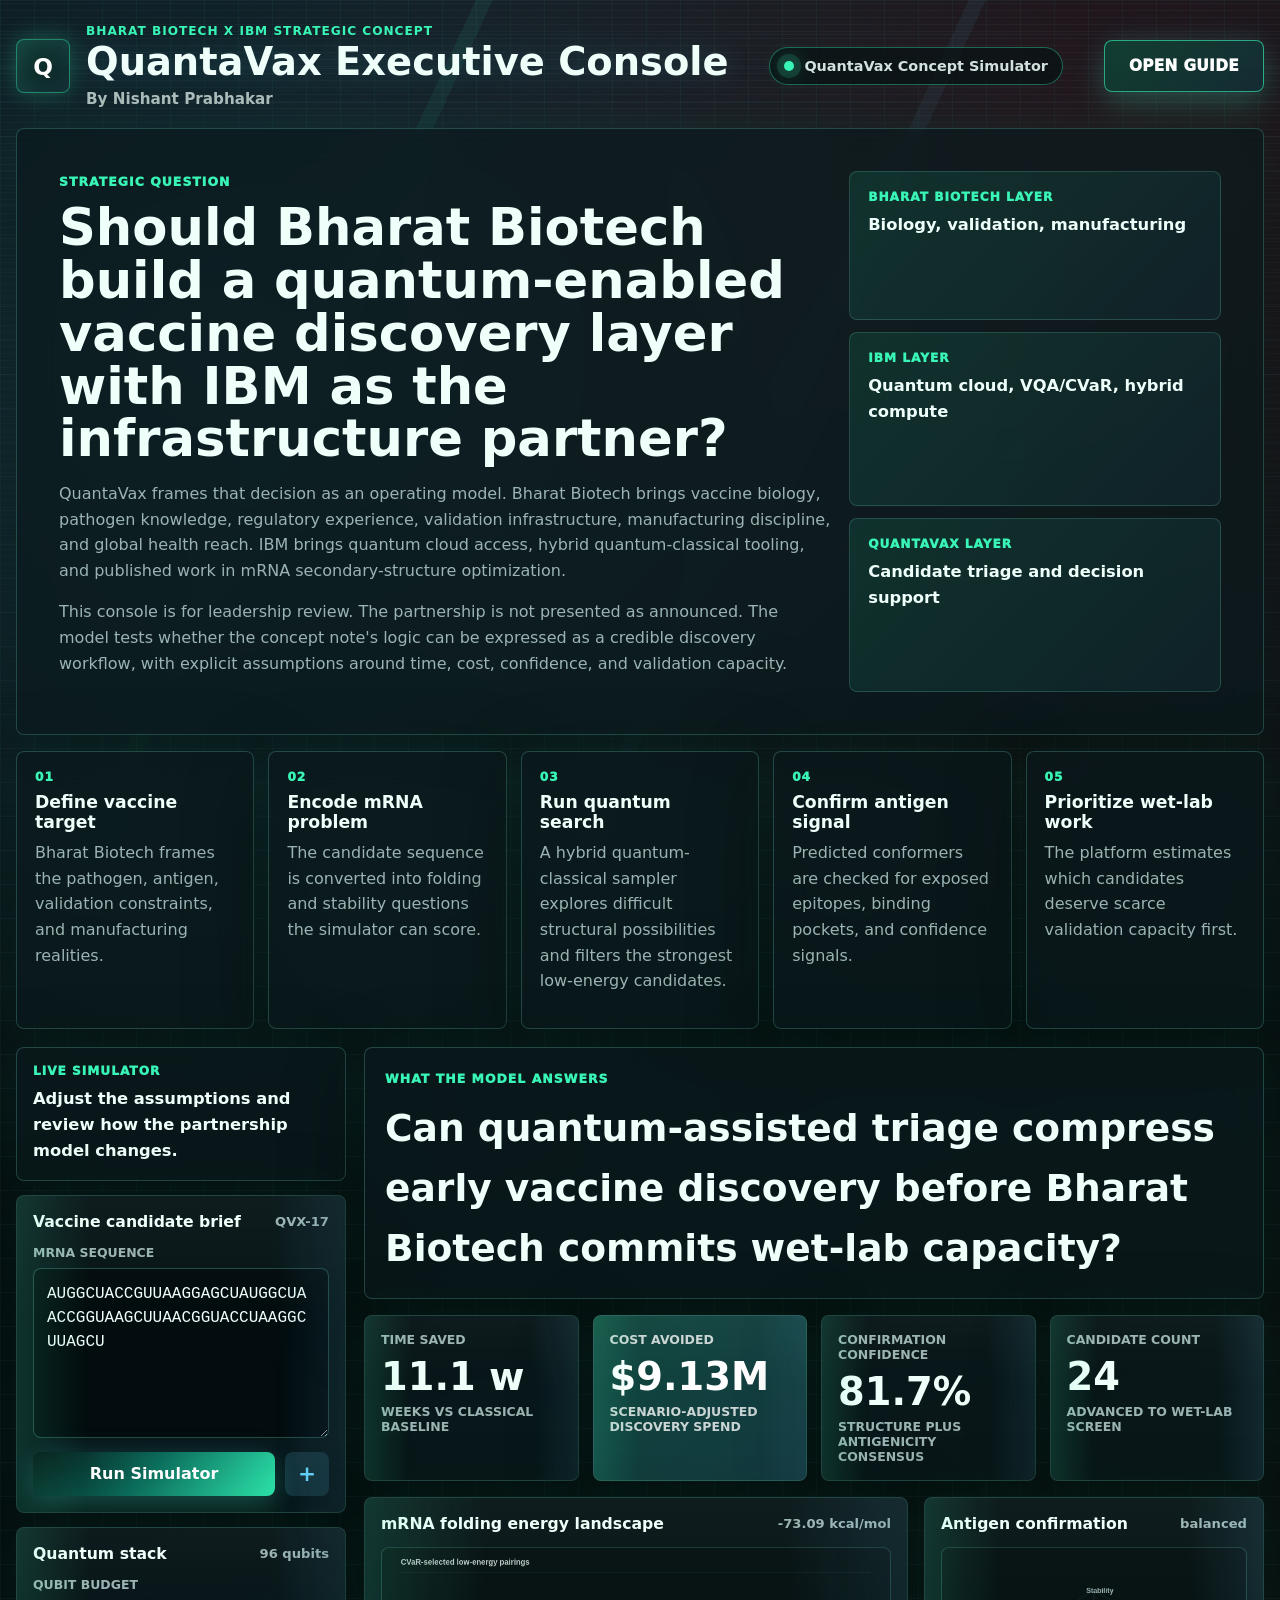
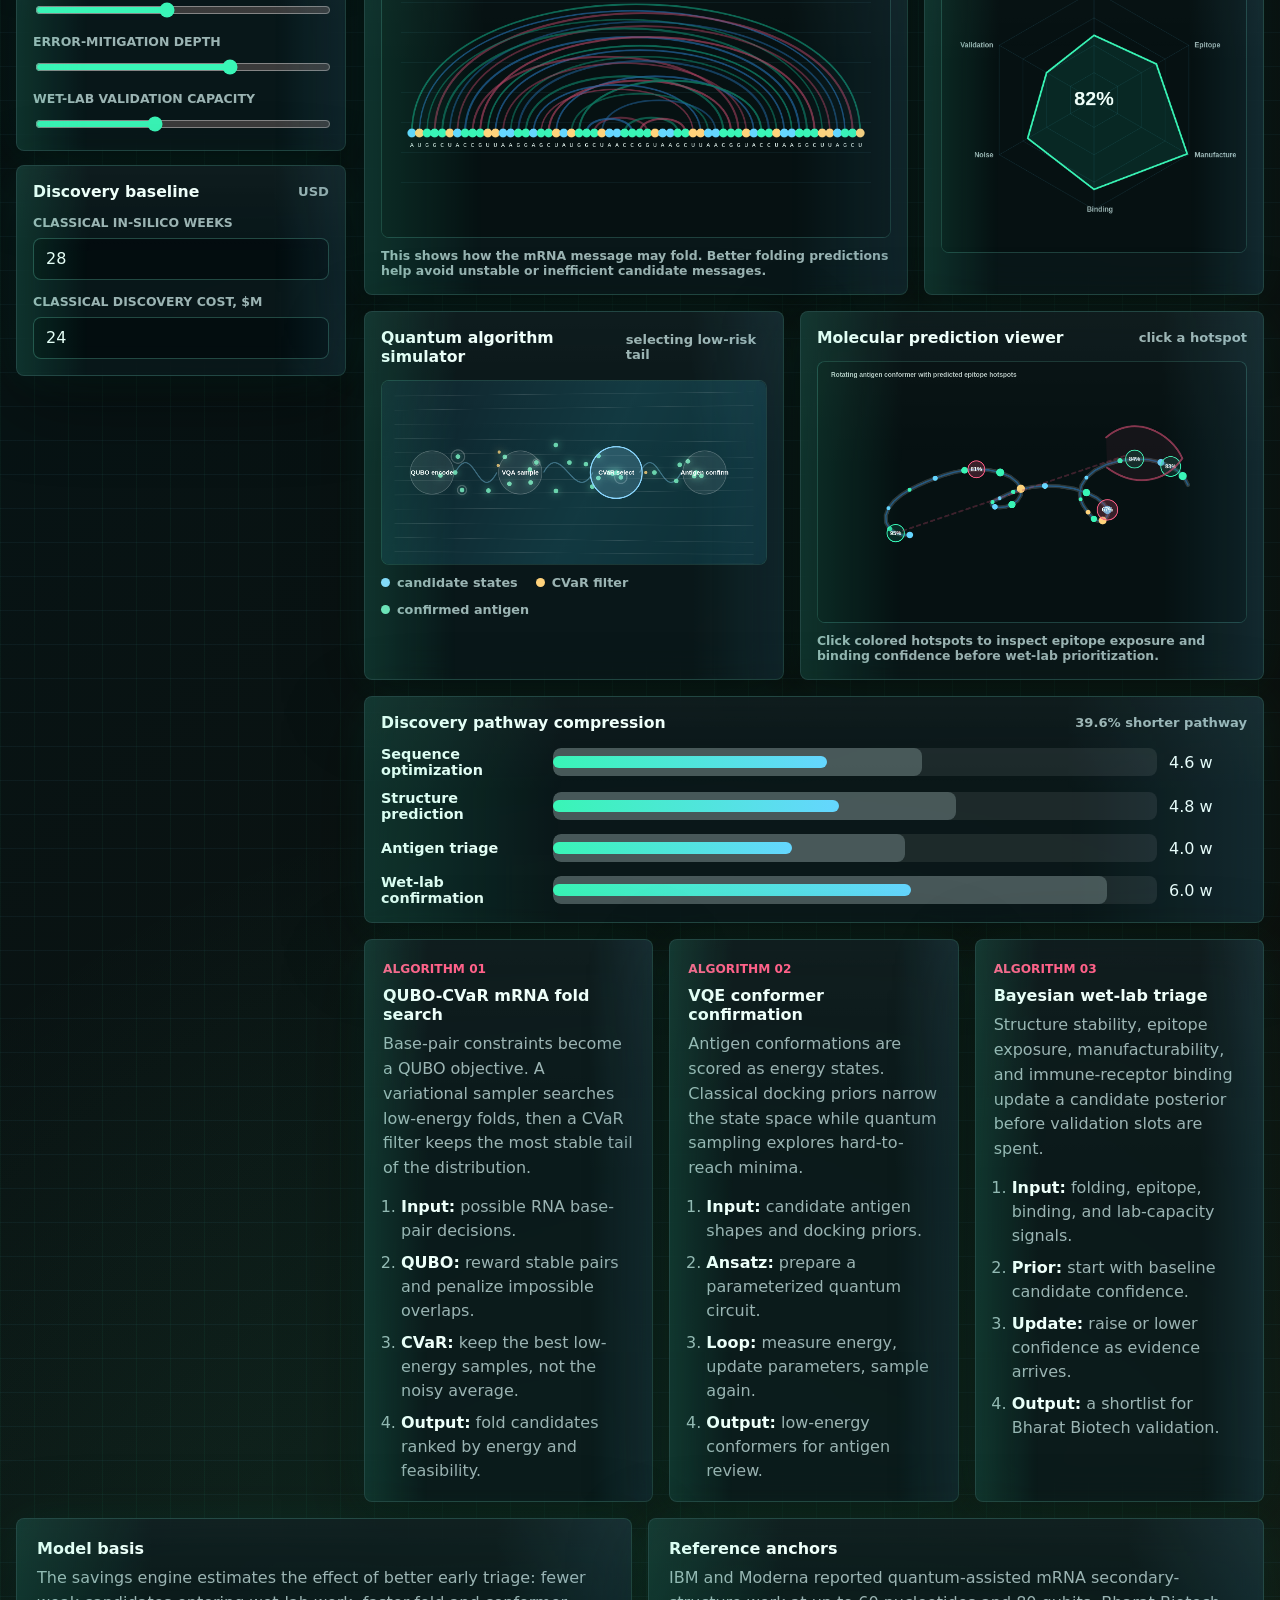
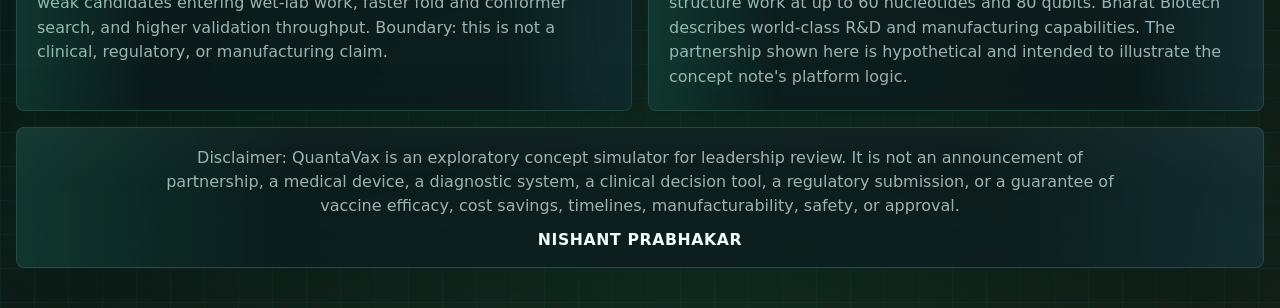
==== commit f2ef8a3d: "Publish restored byline disclaimer and interactions" ====
--- a/index.html
+++ b/index.html
@@ -14,11 +14,12 @@
           <div>
             <p class="eyebrow">Bharat Biotech x IBM strategic concept</p>
             <h1>QuantaVax Executive Console</h1>
+            <p class="byline">By Nishant Prabhakar</p>
           </div>
         </div>
         <div class="status-strip" aria-label="simulation status">
           <span class="pulse-dot"></span>
-          CEO review model
+          QuantaVax Concept Simulator
         </div>
         <nav class="top-actions" aria-label="site navigation">
           <a href="./learn.html">Open Guide</a>
@@ -61,7 +62,7 @@
         </article>
         <article>
           <span>03</span>
-          <strong>Run IBM-style quantum search</strong>
+          <strong>Run quantum search</strong>
           <p>A hybrid quantum-classical sampler explores difficult structural possibilities and filters the strongest low-energy candidates.</p>
         </article>
         <article>
@@ -92,14 +93,14 @@
               <textarea id="sequenceInput" spellcheck="false">AUGGCUACCGUUAAGGAGCUAUGGCUAACCGGUAAGCUUAACGGUACCUAAGGCUUAGCU</textarea>
             </label>
             <div class="button-row">
-              <button id="runButton" class="primary-button" type="button">Simulate run</button>
+              <button id="runButton" class="primary-button" type="button">Run Simulator</button>
               <button id="mutateButton" class="icon-button" type="button" aria-label="Generate variant" title="Generate variant">+</button>
             </div>
           </div>
 
           <div class="panel compact">
             <div class="panel-head">
-              <h2>IBM Quantum stack</h2>
+              <h2>Quantum stack</h2>
               <span id="qubitReadout">96 qubits</span>
             </div>
             <label class="slider">
@@ -182,7 +183,7 @@
           <div class="simulation-grid">
             <article class="visual-panel quantum-panel">
               <div class="panel-head">
-                <h2>IBM-style quantum algorithm simulator</h2>
+                <h2>Quantum algorithm simulator</h2>
                 <span id="quantumStage">sampling states</span>
               </div>
               <canvas id="quantumCanvas" width="920" height="440" aria-label="animated quantum algorithm flow"></canvas>
@@ -261,7 +262,10 @@
       </section>
 
       <footer class="site-footer attribution-footer">
-        <strong>Nishant Prabhakar</strong>
+        <div>
+          <p>Disclaimer: QuantaVax is an exploratory concept simulator for leadership review. It is not an announcement of partnership, a medical device, a diagnostic system, a clinical decision tool, a regulatory submission, or a guarantee of vaccine efficacy, cost savings, timelines, manufacturability, safety, or approval.</p>
+          <strong>Nishant Prabhakar</strong>
+        </div>
       </footer>
     </main>
 
--- a/styles.css
+++ b/styles.css
@@ -202,6 +202,60 @@
   background: var(--panel);
   box-shadow: var(--shadow);
   backdrop-filter: blur(18px);
+  transition: border-color 180ms ease, box-shadow 180ms ease, transform 180ms ease, background 180ms ease;
+}
+
+.panel:hover,
+.visual-panel:hover,
+.timeline-panel:hover,
+.algorithm-card:hover,
+.metric-card:hover,
+.evidence-band article:hover,
+.site-footer:hover,
+.partnership-hero:hover,
+.narrative-flow article:hover,
+.rail-intro:hover,
+.stage-intro:hover,
+.guide-hero:hover,
+.guide-flow article:hover,
+.interactive-guide:hover,
+.deep-section:hover,
+.detail-card:hover,
+.algorithm-explainer:hover,
+.algorithm-lanes article:hover,
+.mechanics-panel:hover,
+.mechanic-card:hover,
+.mechanic-flow div:hover,
+.accordion-panel:hover,
+.research-panel:hover,
+.guide-summary:hover,
+.panel.is-glowing,
+.visual-panel.is-glowing,
+.timeline-panel.is-glowing,
+.algorithm-card.is-glowing,
+.metric-card.is-glowing,
+.evidence-band article.is-glowing,
+.site-footer.is-glowing,
+.partnership-hero.is-glowing,
+.narrative-flow article.is-glowing,
+.rail-intro.is-glowing,
+.stage-intro.is-glowing,
+.guide-hero.is-glowing,
+.guide-flow article.is-glowing,
+.interactive-guide.is-glowing,
+.deep-section.is-glowing,
+.detail-card.is-glowing,
+.algorithm-explainer.is-glowing,
+.algorithm-lanes article.is-glowing,
+.mechanics-panel.is-glowing,
+.mechanic-card.is-glowing,
+.mechanic-flow div.is-glowing,
+.accordion-panel.is-glowing,
+.research-panel.is-glowing,
+.guide-summary.is-glowing {
+  border-color: rgba(57, 245, 182, 0.7);
+  box-shadow: 0 24px 80px rgba(0, 0, 0, 0.46), 0 0 34px rgba(57, 245, 182, 0.2), inset 0 0 18px rgba(101, 214, 255, 0.08);
+  transform: translateY(-2px);
 }
 
 .panel::before,
@@ -566,7 +620,7 @@
 
 .site-footer p {
   max-width: 980px;
-  margin-bottom: 0;
+  margin: 0 auto 12px;
   color: var(--muted);
   line-height: 1.5;
 }
@@ -605,6 +659,7 @@
   background: var(--panel);
   box-shadow: var(--shadow);
   backdrop-filter: blur(18px);
+  transition: border-color 180ms ease, box-shadow 180ms ease, transform 180ms ease, background 180ms ease;
 }
 
 .partnership-hero {
